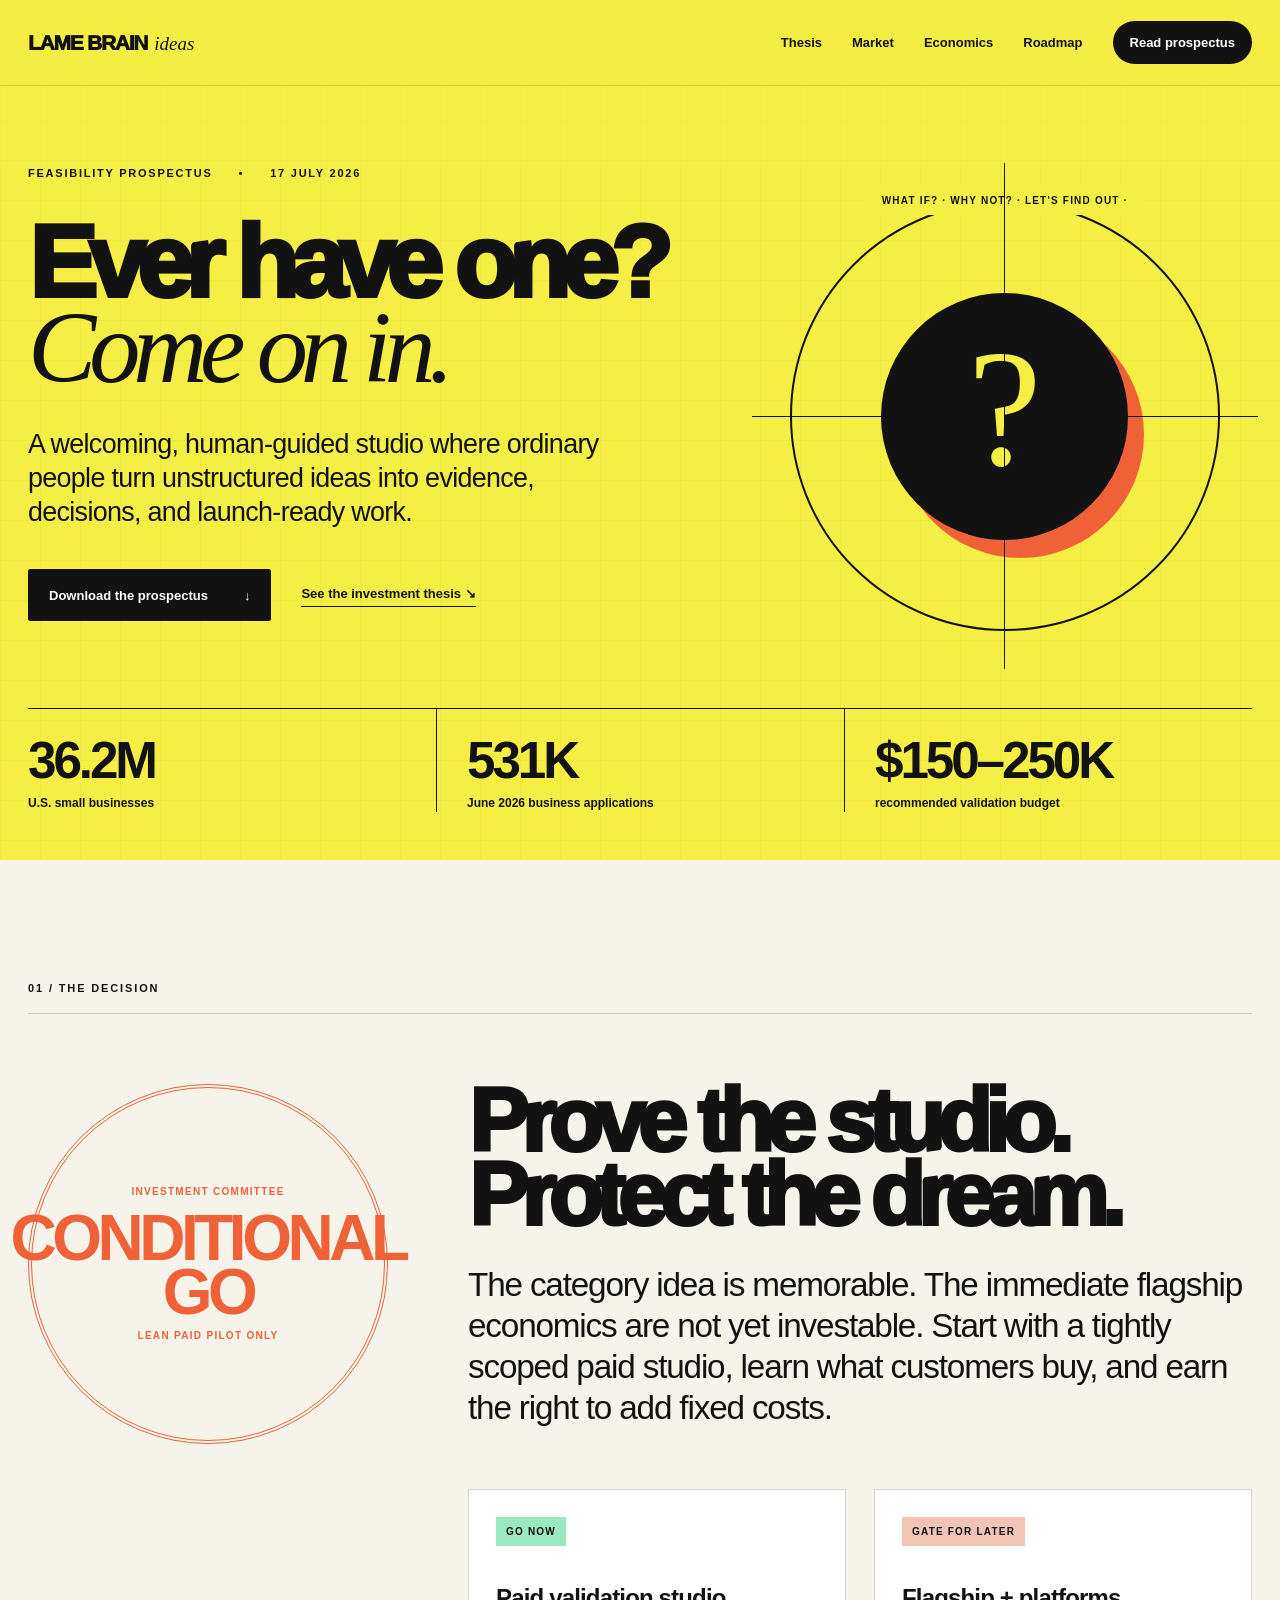
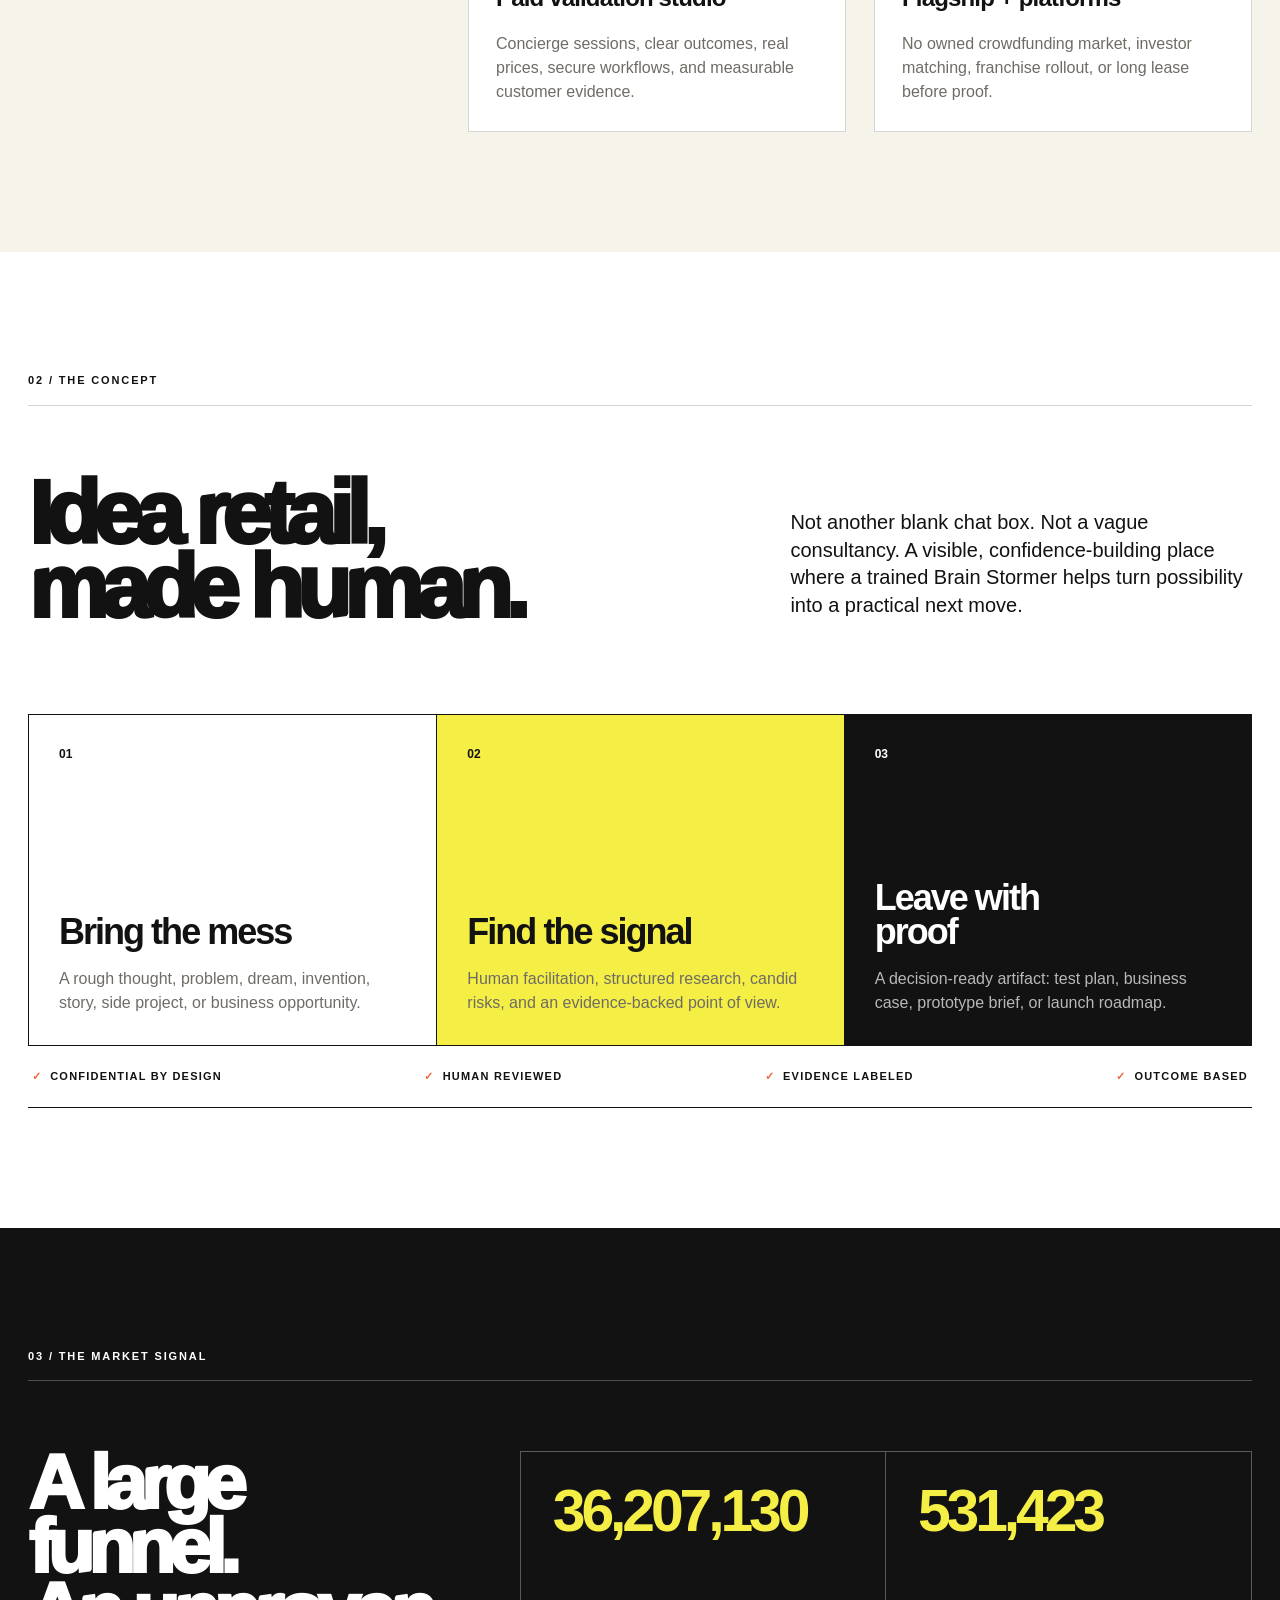
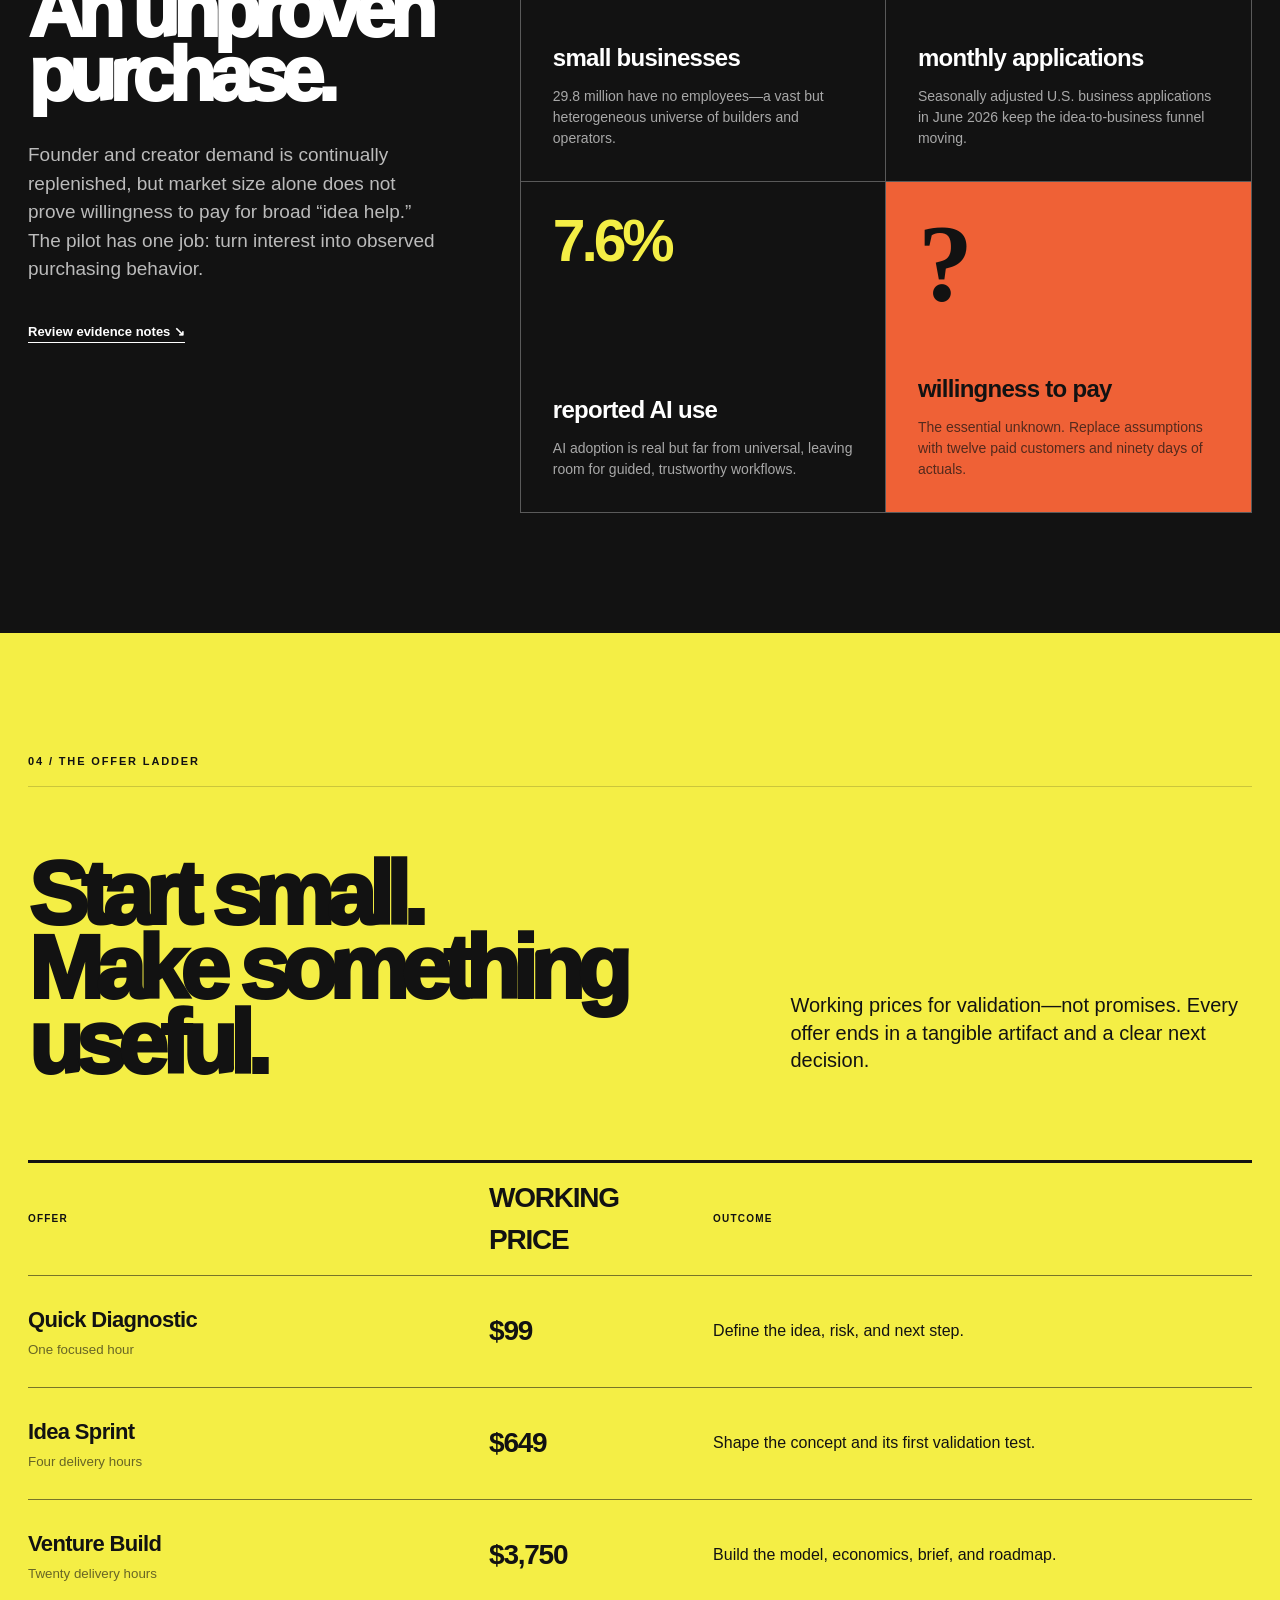
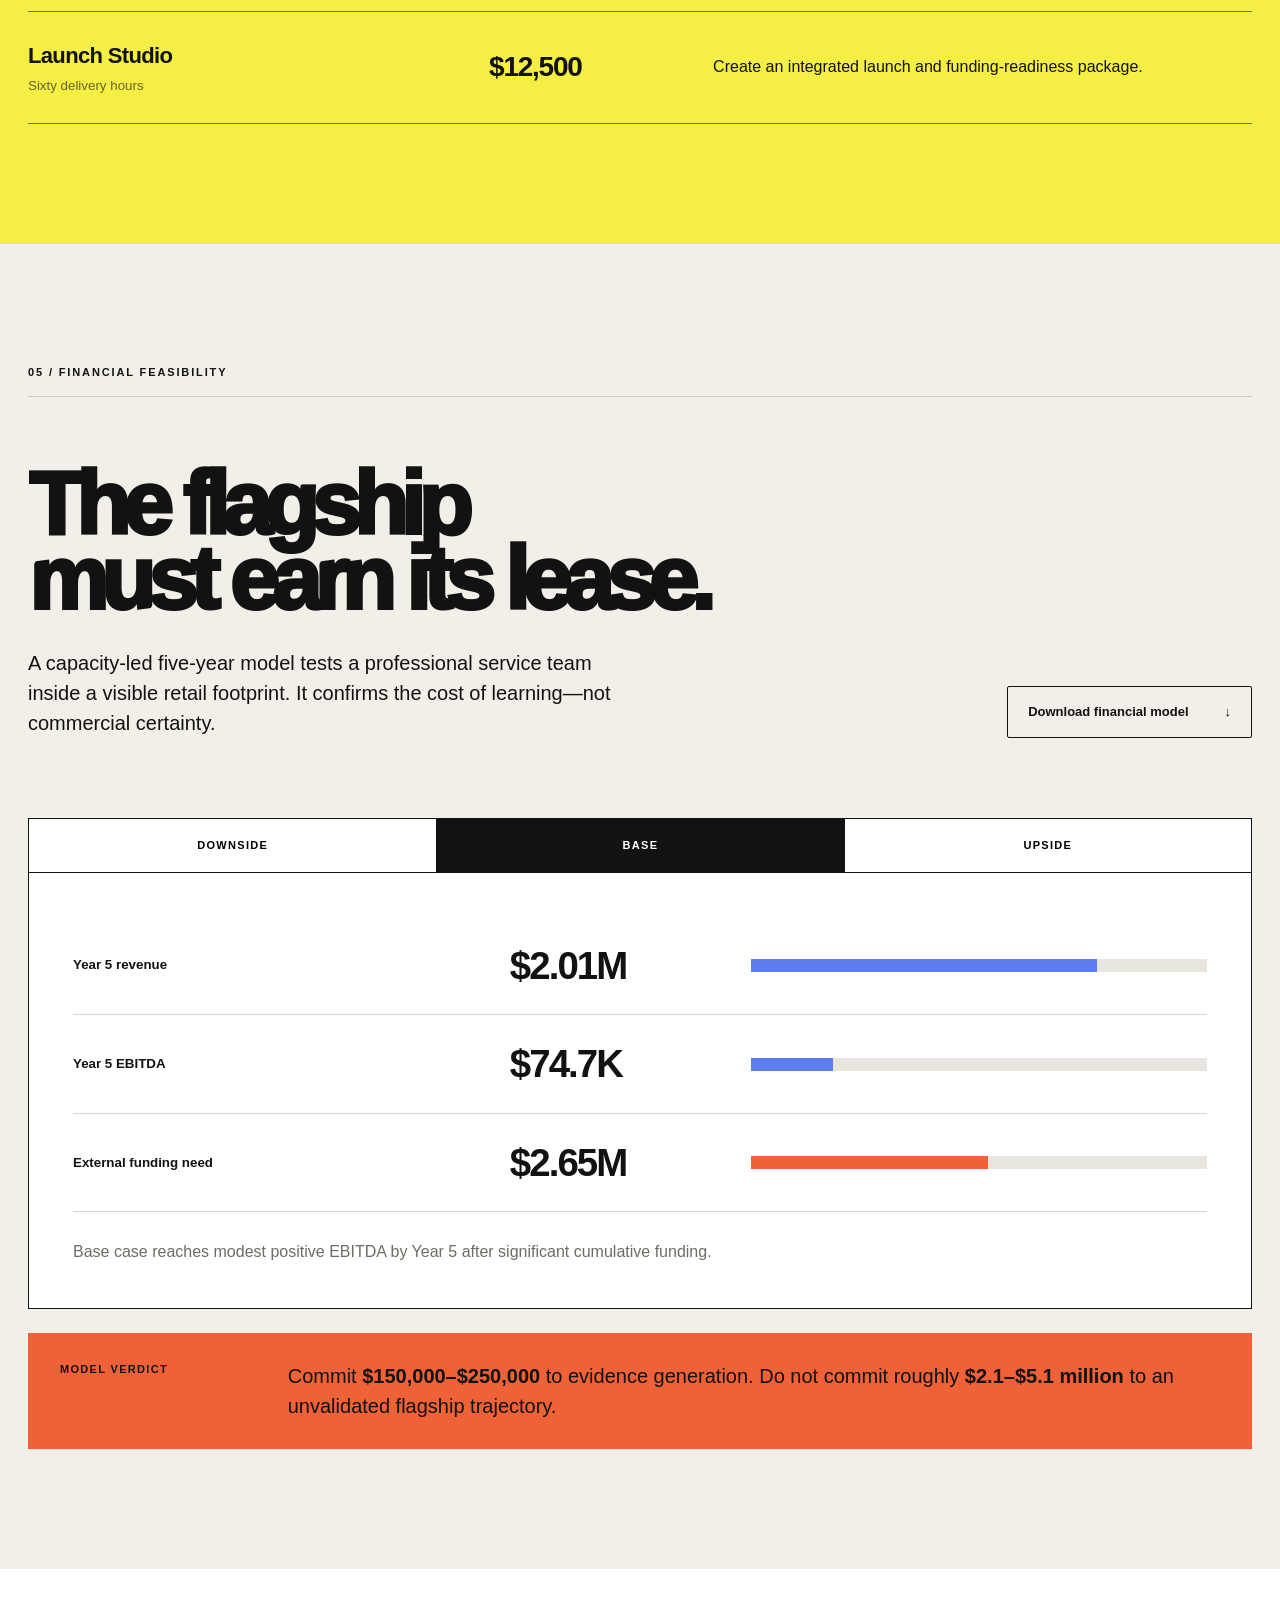
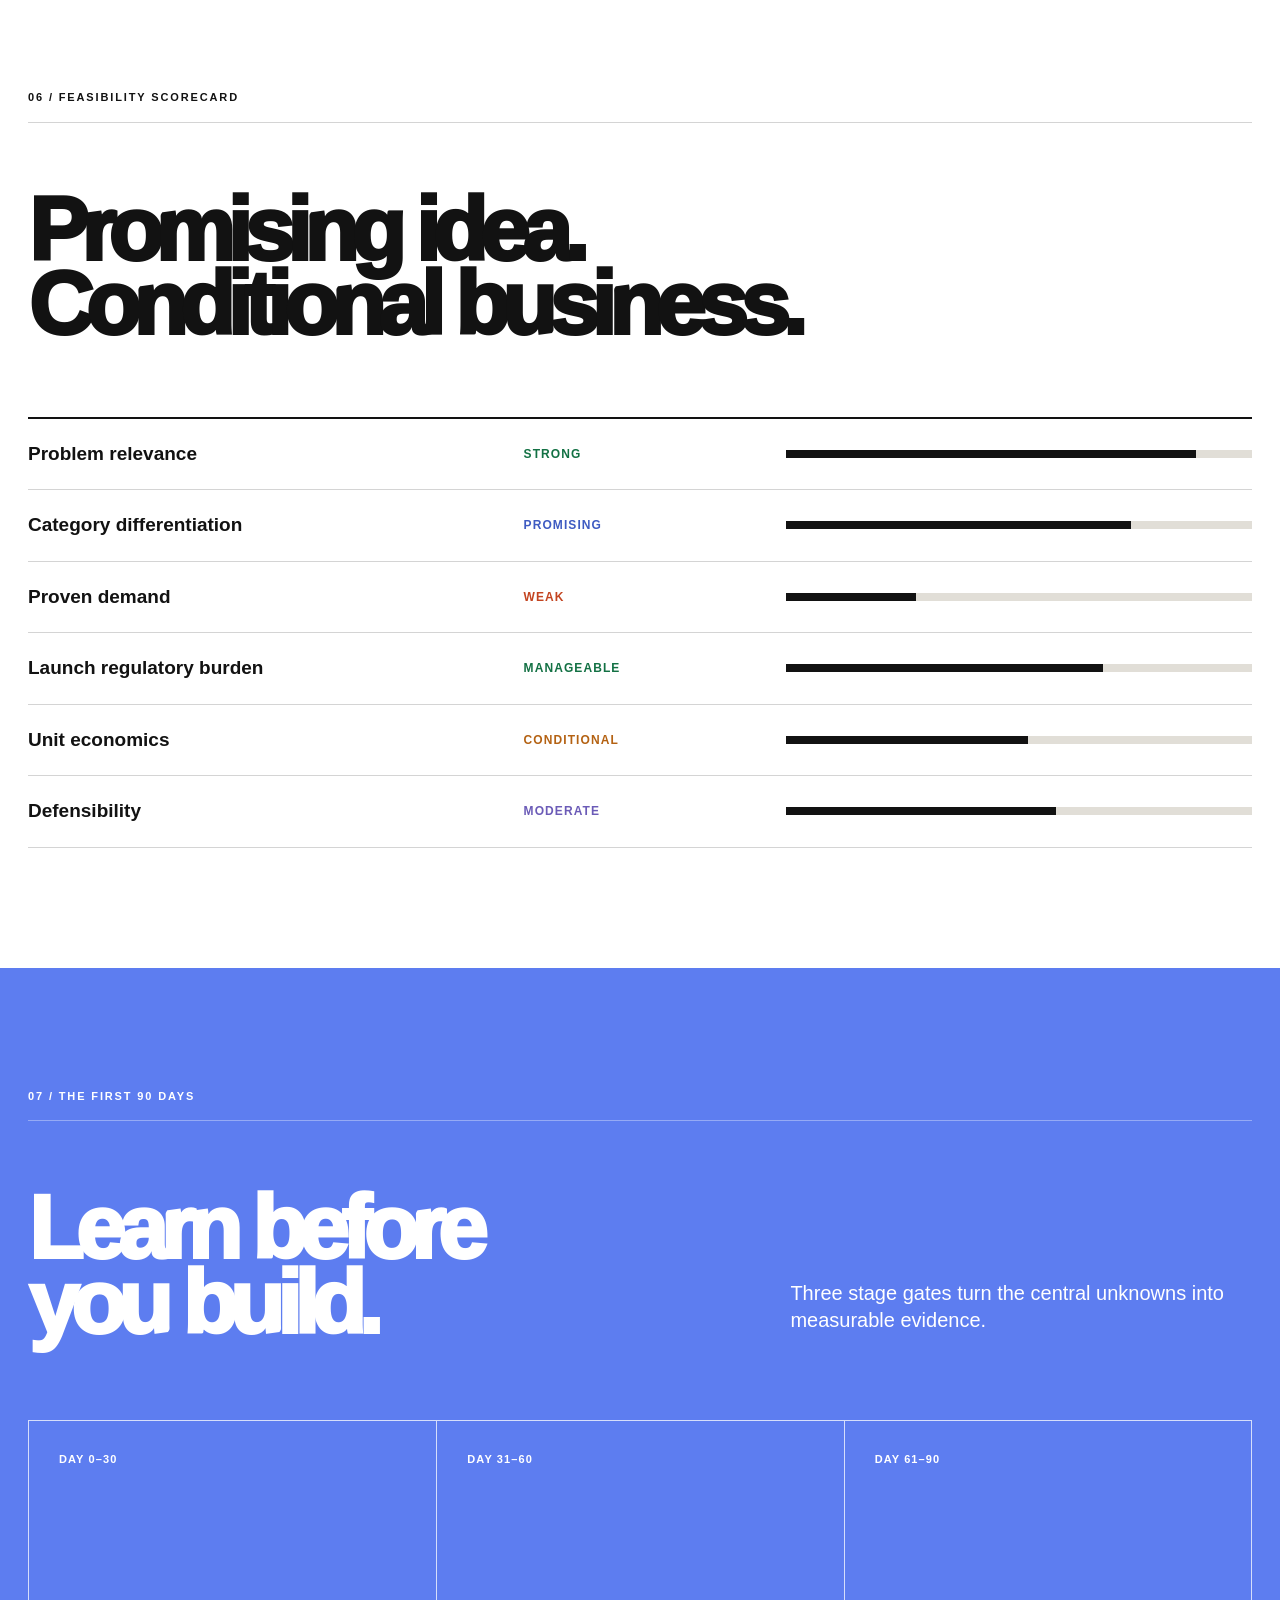
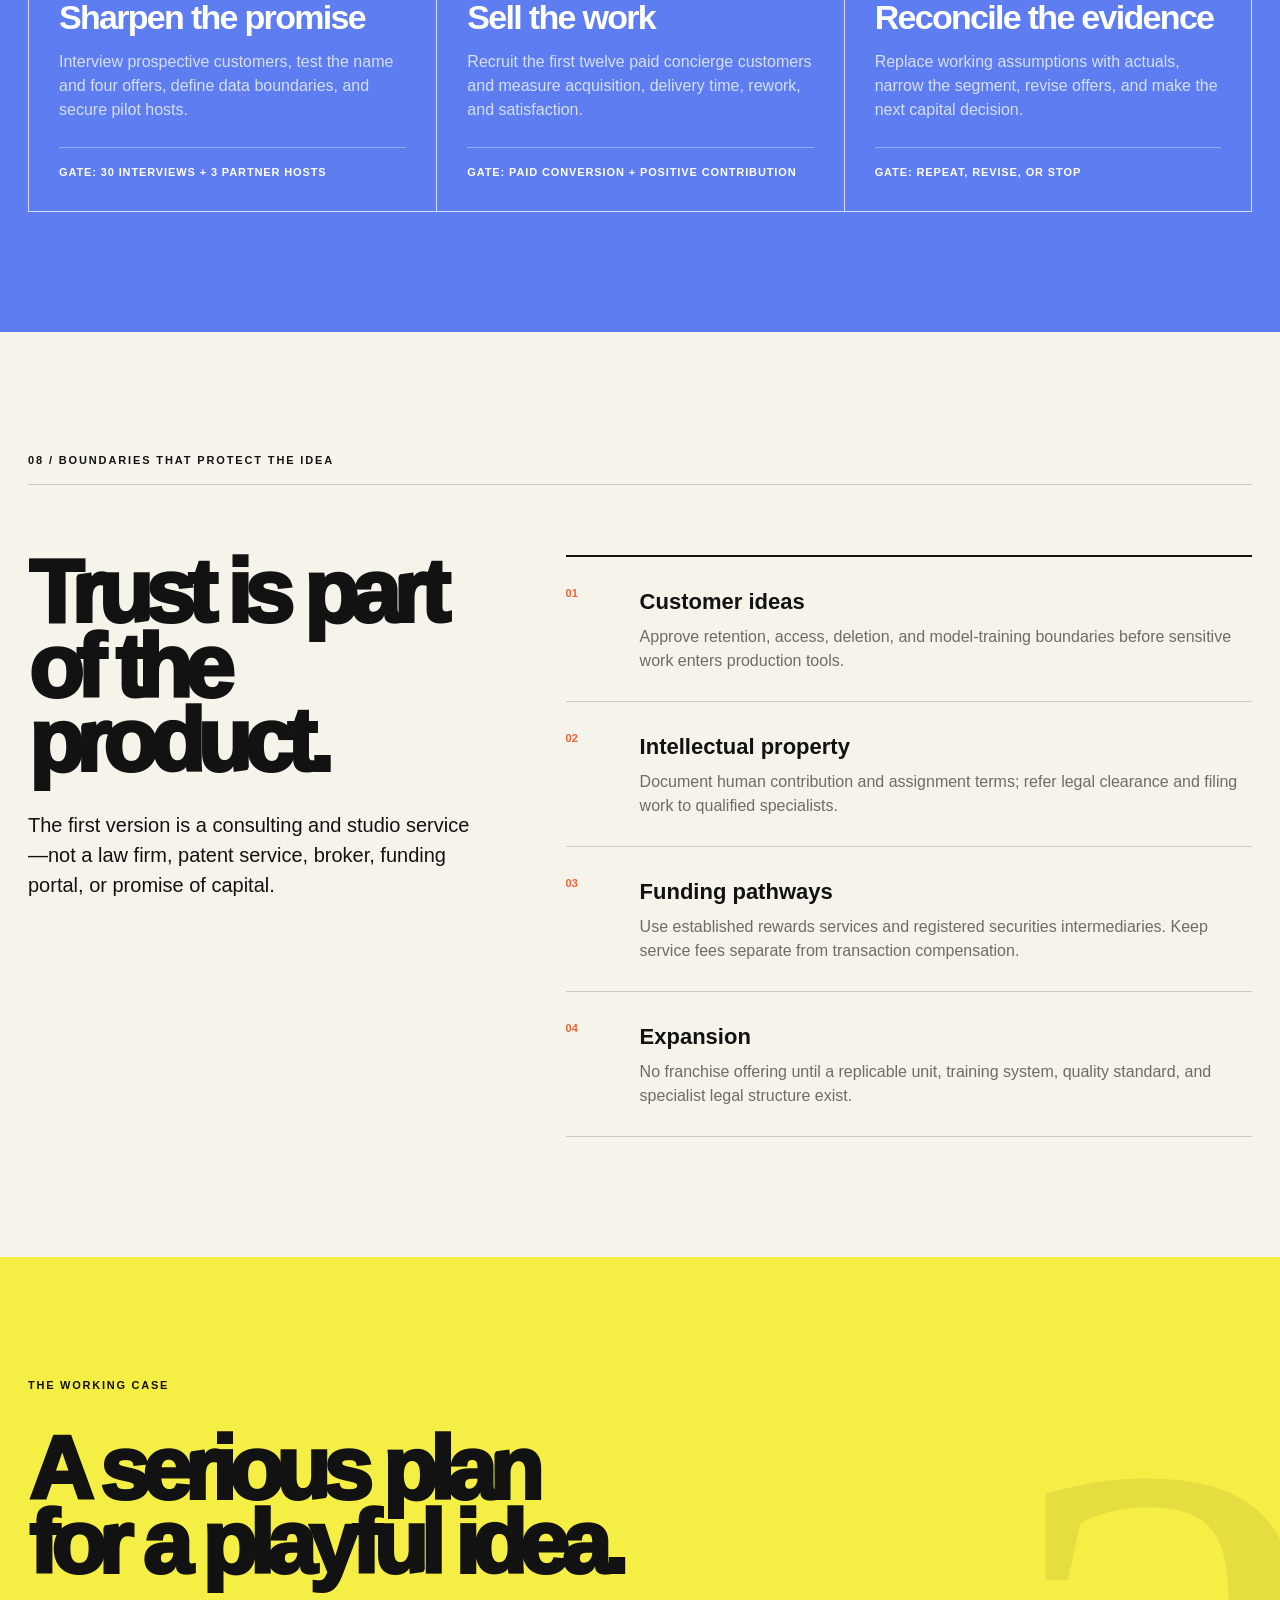
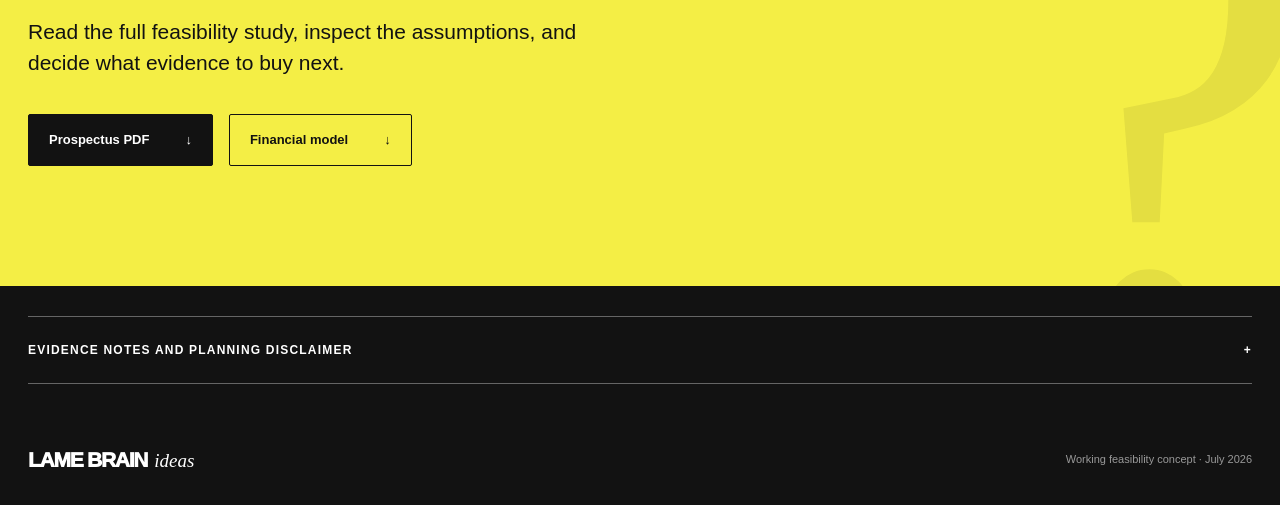
==== docs/index.html @ e6412a32 "Publish Lame Brain feasibility prospectus and site" ====
<!doctype html>
<html lang="en">
<head>
  <meta charset="utf-8">
  <meta name="viewport" content="width=device-width, initial-scale=1">
  <meta name="description" content="Lame Brain Ideas feasibility prospectus: a human-guided studio for turning rough ideas into decision-ready plans.">
  <meta name="theme-color" content="#f4ee45">
  <title>Lame Brain Ideas — Feasibility Prospectus</title>
  <link rel="stylesheet" href="styles.css">
  <script src="app.js" defer></script>
</head>
<body>
  <a class="skip-link" href="#main">Skip to content</a>

  <header class="site-header" data-header>
    <a class="wordmark" href="#top" aria-label="Lame Brain Ideas home">
      <span>LAME BRAIN</span>
      <em>ideas</em>
    </a>
    <button class="menu-toggle" type="button" aria-expanded="false" aria-controls="site-nav" data-menu-toggle>
      <span class="sr-only">Toggle navigation</span>
      <span></span><span></span>
    </button>
    <nav id="site-nav" class="site-nav" aria-label="Primary navigation" data-nav>
      <a href="#thesis">Thesis</a>
      <a href="#market">Market</a>
      <a href="#economics">Economics</a>
      <a href="#roadmap">Roadmap</a>
      <a class="nav-cta" href="downloads/Lame_Brain_Ideas_Prospectus.pdf">Read prospectus</a>
    </nav>
  </header>

  <main id="main">
    <section id="top" class="hero">
      <div class="hero-grid" aria-hidden="true"></div>
      <div class="hero-copy reveal">
        <p class="eyebrow"><span>Feasibility prospectus</span><span>17 July 2026</span></p>
        <h1>Ever have one?<br><span>Come on in.</span></h1>
        <p class="lede">A welcoming, human-guided studio where ordinary people turn unstructured ideas into evidence, decisions, and launch-ready work.</p>
        <div class="hero-actions">
          <a class="button button-dark" href="downloads/Lame_Brain_Ideas_Prospectus.pdf">Download the prospectus <span aria-hidden="true">↓</span></a>
          <a class="text-link" href="#thesis">See the investment thesis <span aria-hidden="true">↘</span></a>
        </div>
      </div>
      <div class="hero-mark reveal" aria-hidden="true">
        <div class="idea-orbit">
          <span class="orbit-copy">WHAT IF? · WHY NOT? · LET'S FIND OUT · </span>
          <div class="idea-core"><span>?</span></div>
        </div>
      </div>
      <div class="hero-proof reveal">
        <div><strong>36.2M</strong><span>U.S. small businesses</span></div>
        <div><strong>531K</strong><span>June 2026 business applications</span></div>
        <div><strong>$150–250K</strong><span>recommended validation budget</span></div>
      </div>
    </section>

    <section id="thesis" class="section thesis-section">
      <div class="section-label reveal">01 / The decision</div>
      <div class="thesis-layout">
        <div class="decision-stamp reveal">
          <span>Investment committee</span>
          <strong>CONDITIONAL<br>GO</strong>
          <small>Lean paid pilot only</small>
        </div>
        <div class="thesis-copy reveal">
          <h2>Prove the studio.<br>Protect the dream.</h2>
          <p class="large-copy">The category idea is memorable. The immediate flagship economics are not yet investable. Start with a tightly scoped paid studio, learn what customers buy, and earn the right to add fixed costs.</p>
          <div class="decision-split">
            <article>
              <span class="signal signal-go">Go now</span>
              <h3>Paid validation studio</h3>
              <p>Concierge sessions, clear outcomes, real prices, secure workflows, and measurable customer evidence.</p>
            </article>
            <article>
              <span class="signal signal-hold">Gate for later</span>
              <h3>Flagship + platforms</h3>
              <p>No owned crowdfunding market, investor matching, franchise rollout, or long lease before proof.</p>
            </article>
          </div>
        </div>
      </div>
    </section>

    <section class="section concept-section">
      <div class="section-label reveal">02 / The concept</div>
      <div class="concept-head reveal">
        <h2>Idea retail,<br>made human.</h2>
        <p>Not another blank chat box. Not a vague consultancy. A visible, confidence-building place where a trained Brain Stormer helps turn possibility into a practical next move.</p>
      </div>
      <div class="journey" role="list">
        <article class="journey-card reveal" role="listitem">
          <span>01</span>
          <h3>Bring the mess</h3>
          <p>A rough thought, problem, dream, invention, story, side project, or business opportunity.</p>
        </article>
        <article class="journey-card reveal" role="listitem">
          <span>02</span>
          <h3>Find the signal</h3>
          <p>Human facilitation, structured research, candid risks, and an evidence-backed point of view.</p>
        </article>
        <article class="journey-card reveal" role="listitem">
          <span>03</span>
          <h3>Leave with proof</h3>
          <p>A decision-ready artifact: test plan, business case, prototype brief, or launch roadmap.</p>
        </article>
      </div>
      <div class="trust-line reveal">
        <span>Confidential by design</span>
        <span>Human reviewed</span>
        <span>Evidence labeled</span>
        <span>Outcome based</span>
      </div>
    </section>

    <section id="market" class="section market-section">
      <div class="section-label reveal">03 / The market signal</div>
      <div class="market-grid">
        <div class="market-intro reveal">
          <h2>A large funnel.<br>An unproven purchase.</h2>
          <p>Founder and creator demand is continually replenished, but market size alone does not prove willingness to pay for broad “idea help.” The pilot has one job: turn interest into observed purchasing behavior.</p>
          <a class="text-link light" href="#sources">Review evidence notes <span aria-hidden="true">↘</span></a>
        </div>
        <div class="market-metrics">
          <article class="metric-card reveal">
            <strong>36,207,130</strong>
            <h3>small businesses</h3>
            <p>29.8 million have no employees—a vast but heterogeneous universe of builders and operators.</p>
          </article>
          <article class="metric-card reveal">
            <strong>531,423</strong>
            <h3>monthly applications</h3>
            <p>Seasonally adjusted U.S. business applications in June 2026 keep the idea-to-business funnel moving.</p>
          </article>
          <article class="metric-card reveal">
            <strong>7.6%</strong>
            <h3>reported AI use</h3>
            <p>AI adoption is real but far from universal, leaving room for guided, trustworthy workflows.</p>
          </article>
          <article class="metric-card metric-question reveal">
            <strong>?</strong>
            <h3>willingness to pay</h3>
            <p>The essential unknown. Replace assumptions with twelve paid customers and ninety days of actuals.</p>
          </article>
        </div>
      </div>
    </section>

    <section class="section offers-section">
      <div class="section-label reveal">04 / The offer ladder</div>
      <div class="offers-head reveal">
        <h2>Start small.<br>Make something useful.</h2>
        <p>Working prices for validation—not promises. Every offer ends in a tangible artifact and a clear next decision.</p>
      </div>
      <div class="offer-table reveal" role="table" aria-label="Working offer ladder">
        <div class="offer-row offer-header" role="row">
          <span role="columnheader">Offer</span><span role="columnheader">Working price</span><span role="columnheader">Outcome</span>
        </div>
        <div class="offer-row" role="row">
          <span role="cell"><b>Quick Diagnostic</b><small>One focused hour</small></span><span role="cell">$99</span><span role="cell">Define the idea, risk, and next step.</span>
        </div>
        <div class="offer-row" role="row">
          <span role="cell"><b>Idea Sprint</b><small>Four delivery hours</small></span><span role="cell">$649</span><span role="cell">Shape the concept and its first validation test.</span>
        </div>
        <div class="offer-row" role="row">
          <span role="cell"><b>Venture Build</b><small>Twenty delivery hours</small></span><span role="cell">$3,750</span><span role="cell">Build the model, economics, brief, and roadmap.</span>
        </div>
        <div class="offer-row" role="row">
          <span role="cell"><b>Launch Studio</b><small>Sixty delivery hours</small></span><span role="cell">$12,500</span><span role="cell">Create an integrated launch and funding-readiness package.</span>
        </div>
      </div>
    </section>

    <section id="economics" class="section economics-section">
      <div class="section-label reveal">05 / Financial feasibility</div>
      <div class="economics-head reveal">
        <div>
          <h2>The flagship<br>must earn its lease.</h2>
          <p>A capacity-led five-year model tests a professional service team inside a visible retail footprint. It confirms the cost of learning—not commercial certainty.</p>
        </div>
        <a class="button button-line" href="downloads/Lame_Brain_Ideas_Financial_Model.xlsx">Download financial model <span aria-hidden="true">↓</span></a>
      </div>
      <div class="scenario-switcher reveal" data-scenarios>
        <div class="scenario-tabs" role="tablist" aria-label="Financial scenarios">
          <button type="button" role="tab" aria-selected="false" aria-controls="scenario-downside" id="tab-downside" data-scenario="downside">Downside</button>
          <button type="button" role="tab" aria-selected="true" aria-controls="scenario-base" id="tab-base" data-scenario="base">Base</button>
          <button type="button" role="tab" aria-selected="false" aria-controls="scenario-upside" id="tab-upside" data-scenario="upside">Upside</button>
        </div>
        <div class="scenario-panel" id="scenario-base" role="tabpanel" aria-labelledby="tab-base" data-panel="base">
          <div><small>Year 5 revenue</small><strong>$2.01M</strong><span class="bar"><i style="--bar:76%"></i></span></div>
          <div><small>Year 5 EBITDA</small><strong>$74.7K</strong><span class="bar"><i style="--bar:18%"></i></span></div>
          <div><small>External funding need</small><strong>$2.65M</strong><span class="bar warning"><i style="--bar:52%"></i></span></div>
          <p>Base case reaches modest positive EBITDA by Year 5 after significant cumulative funding.</p>
        </div>
        <div class="scenario-panel" id="scenario-downside" role="tabpanel" aria-labelledby="tab-downside" data-panel="downside" hidden>
          <div><small>Five-year break-even</small><strong>Not reached</strong><span class="bar"><i style="--bar:0%"></i></span></div>
          <div><small>External funding need</small><strong>$5.13M</strong><span class="bar warning"><i style="--bar:100%"></i></span></div>
          <div><small>Decision</small><strong>No flagship</strong><span class="bar"><i style="--bar:0%"></i></span></div>
          <p>Downside demand and utilization make the flagship structurally unattractive.</p>
        </div>
        <div class="scenario-panel" id="scenario-upside" role="tabpanel" aria-labelledby="tab-upside" data-panel="upside" hidden>
          <div><small>Year 5 EBITDA</small><strong>$402K</strong><span class="bar"><i style="--bar:96%"></i></span></div>
          <div><small>External funding need</small><strong>$2.12M</strong><span class="bar warning"><i style="--bar:41%"></i></span></div>
          <div><small>Operating signal</small><strong>Promising</strong><span class="bar"><i style="--bar:88%"></i></span></div>
          <p>Upside supports a studio thesis, but still requires disciplined capital and demonstrated repeatability.</p>
        </div>
      </div>
      <div class="model-note reveal">
        <strong>Model verdict</strong>
        <p>Commit <b>$150,000–$250,000</b> to evidence generation. Do not commit roughly <b>$2.1–$5.1 million</b> to an unvalidated flagship trajectory.</p>
      </div>
    </section>

    <section class="section scorecard-section">
      <div class="section-label reveal">06 / Feasibility scorecard</div>
      <div class="scorecard-head reveal">
        <h2>Promising idea.<br>Conditional business.</h2>
      </div>
      <div class="scorecard reveal">
        <div><span>Problem relevance</span><strong class="rating strong">Strong</strong><i style="--score:88%"></i></div>
        <div><span>Category differentiation</span><strong class="rating promising">Promising</strong><i style="--score:74%"></i></div>
        <div><span>Proven demand</span><strong class="rating weak">Weak</strong><i style="--score:28%"></i></div>
        <div><span>Launch regulatory burden</span><strong class="rating manageable">Manageable</strong><i style="--score:68%"></i></div>
        <div><span>Unit economics</span><strong class="rating conditional">Conditional</strong><i style="--score:52%"></i></div>
        <div><span>Defensibility</span><strong class="rating moderate">Moderate</strong><i style="--score:58%"></i></div>
      </div>
    </section>

    <section id="roadmap" class="section roadmap-section">
      <div class="section-label reveal">07 / The first 90 days</div>
      <div class="roadmap-head reveal">
        <h2>Learn before<br>you build.</h2>
        <p>Three stage gates turn the central unknowns into measurable evidence.</p>
      </div>
      <ol class="roadmap">
        <li class="reveal">
          <span class="day">Day 0–30</span>
          <h3>Sharpen the promise</h3>
          <p>Interview prospective customers, test the name and four offers, define data boundaries, and secure pilot hosts.</p>
          <strong>Gate: 30 interviews + 3 partner hosts</strong>
        </li>
        <li class="reveal">
          <span class="day">Day 31–60</span>
          <h3>Sell the work</h3>
          <p>Recruit the first twelve paid concierge customers and measure acquisition, delivery time, rework, and satisfaction.</p>
          <strong>Gate: paid conversion + positive contribution</strong>
        </li>
        <li class="reveal">
          <span class="day">Day 61–90</span>
          <h3>Reconcile the evidence</h3>
          <p>Replace working assumptions with actuals, narrow the segment, revise offers, and make the next capital decision.</p>
          <strong>Gate: repeat, revise, or stop</strong>
        </li>
      </ol>
    </section>

    <section class="section risk-section">
      <div class="section-label reveal">08 / Boundaries that protect the idea</div>
      <div class="risk-layout">
        <div class="risk-copy reveal">
          <h2>Trust is part<br>of the product.</h2>
          <p>The first version is a consulting and studio service—not a law firm, patent service, broker, funding portal, or promise of capital.</p>
        </div>
        <div class="risk-list reveal">
          <article><span>01</span><div><h3>Customer ideas</h3><p>Approve retention, access, deletion, and model-training boundaries before sensitive work enters production tools.</p></div></article>
          <article><span>02</span><div><h3>Intellectual property</h3><p>Document human contribution and assignment terms; refer legal clearance and filing work to qualified specialists.</p></div></article>
          <article><span>03</span><div><h3>Funding pathways</h3><p>Use established rewards services and registered securities intermediaries. Keep service fees separate from transaction compensation.</p></div></article>
          <article><span>04</span><div><h3>Expansion</h3><p>No franchise offering until a replicable unit, training system, quality standard, and specialist legal structure exist.</p></div></article>
        </div>
      </div>
    </section>

    <section class="download-section">
      <div class="download-inner reveal">
        <p class="eyebrow">The working case</p>
        <h2>A serious plan<br>for a playful idea.</h2>
        <p>Read the full feasibility study, inspect the assumptions, and decide what evidence to buy next.</p>
        <div class="download-actions">
          <a class="button button-dark" href="downloads/Lame_Brain_Ideas_Prospectus.pdf">Prospectus PDF <span aria-hidden="true">↓</span></a>
          <a class="button button-ghost" href="downloads/Lame_Brain_Ideas_Financial_Model.xlsx">Financial model <span aria-hidden="true">↓</span></a>
        </div>
      </div>
    </section>

    <section id="sources" class="sources-section">
      <details>
        <summary>Evidence notes and planning disclaimer <span aria-hidden="true">+</span></summary>
        <div class="sources-copy">
          <p>Selected market signals are drawn from the U.S. Small Business Administration, U.S. Census Bureau, U.S. Bureau of Labor Statistics, SEC, FINRA, NIST, and national commercial-property reporting current to the research date.</p>
          <ul>
            <li><a href="https://advocacy.sba.gov/wp-content/uploads/2026/02/FINAL_FAQsAboutSmallBusiness_2026_012826.pdf">SBA small-business facts, February 2026</a></li>
            <li><a href="https://www.census.gov/econ/bfs/current/index.html">Census Business Formation Statistics</a></li>
            <li><a href="https://www.sec.gov/data-research/statistics-data-visualizations/regulation-crowdfunding-cf-offerings">SEC Regulation Crowdfunding statistics</a></li>
            <li><a href="https://www.nist.gov/itl/ai-risk-management-framework">NIST AI Risk Management Framework</a></li>
          </ul>
          <p>This is a planning prospectus, not audited financial statements, a valuation, legal or tax advice, or an offer to sell securities. Prices, utilization, rent, capital costs, conversion, and other commercial inputs are working assumptions to be replaced with pilot evidence and local quotes.</p>
        </div>
      </details>
    </section>
  </main>

  <footer class="site-footer">
    <a class="wordmark footer-mark" href="#top"><span>LAME BRAIN</span><em>ideas</em></a>
    <p>Working feasibility concept · July 2026</p>
  </footer>
</body>
</html>
---- docs/styles.css ----
:root {
  --ink: #121212;
  --paper: #f6f3eb;
  --acid: #f4ee45;
  --orange: #ef6136;
  --mint: #9ae8c0;
  --blue: #5d7df0;
  --muted: #6f6c66;
  --line: rgba(18, 18, 18, .18);
  --max: 1240px;
}

* { box-sizing: border-box; }

html { scroll-behavior: smooth; }

body {
  margin: 0;
  color: var(--ink);
  background: var(--paper);
  font-family: Inter, "Helvetica Neue", Helvetica, Arial, sans-serif;
  font-size: 16px;
  line-height: 1.5;
  -webkit-font-smoothing: antialiased;
}

body.menu-open { overflow: hidden; }

a { color: inherit; }
button, a { -webkit-tap-highlight-color: transparent; }
button { font: inherit; }

.skip-link {
  position: fixed;
  z-index: 1000;
  top: 8px;
  left: 8px;
  padding: 10px 14px;
  background: var(--ink);
  color: #fff;
  transform: translateY(-150%);
}

.skip-link:focus { transform: translateY(0); }
.sr-only { position: absolute; width: 1px; height: 1px; padding: 0; margin: -1px; overflow: hidden; clip: rect(0,0,0,0); white-space: nowrap; border: 0; }

.site-header {
  position: fixed;
  z-index: 100;
  top: 0;
  left: 0;
  width: 100%;
  height: 86px;
  padding: 0 max(28px, calc((100vw - var(--max)) / 2));
  display: flex;
  align-items: center;
  justify-content: space-between;
  border-bottom: 1px solid rgba(18,18,18,.14);
  background: rgba(244, 238, 69, .92);
  backdrop-filter: blur(14px);
  transition: height .25s ease, background .25s ease;
}

.site-header.scrolled { height: 70px; background: rgba(246,243,235,.94); }

.wordmark { display: inline-flex; align-items: baseline; gap: 7px; text-decoration: none; line-height: 1; }
.wordmark span { font-weight: 950; font-size: 21px; letter-spacing: -.06em; }
.wordmark em { font-family: Georgia, serif; font-size: 19px; font-weight: 400; }

.site-nav { display: flex; align-items: center; gap: 30px; font-size: 13px; font-weight: 750; }
.site-nav a { text-decoration: none; }
.site-nav a:not(.nav-cta) { position: relative; }
.site-nav a:not(.nav-cta)::after { content: ""; position: absolute; left: 0; bottom: -5px; width: 100%; height: 1px; background: currentColor; transform: scaleX(0); transform-origin: right; transition: transform .2s ease; }
.site-nav a:not(.nav-cta):hover::after { transform: scaleX(1); transform-origin: left; }
.nav-cta { padding: 12px 17px; background: var(--ink); color: #fff; border-radius: 100px; }
.menu-toggle { display: none; }

.hero {
  min-height: 860px;
  padding: 165px max(28px, calc((100vw - var(--max)) / 2)) 48px;
  background: var(--acid);
  position: relative;
  display: grid;
  grid-template-columns: 1.15fr .85fr;
  grid-template-rows: 1fr auto;
  gap: 40px 60px;
  overflow: hidden;
}

.hero-grid { position: absolute; inset: 0; opacity: .34; background-image: linear-gradient(rgba(18,18,18,.08) 1px, transparent 1px), linear-gradient(90deg, rgba(18,18,18,.08) 1px, transparent 1px); background-size: 40px 40px; mask-image: linear-gradient(to bottom, transparent 0%, #000 35%, #000 100%); }
.hero-copy, .hero-mark, .hero-proof { position: relative; z-index: 1; }
.eyebrow { display: flex; gap: 26px; margin: 0 0 38px; font-size: 11px; font-weight: 850; text-transform: uppercase; letter-spacing: .16em; }
.eyebrow span + span::before { content: "•"; margin-right: 26px; }
.hero h1, .section h2, .download-section h2 { margin: 0; font-size: clamp(70px, 8vw, 126px); line-height: .83; letter-spacing: -.085em; font-weight: 950; }
.hero h1 span { font-family: Georgia, "Times New Roman", serif; font-weight: 400; font-style: italic; letter-spacing: -.07em; }
.lede { max-width: 620px; margin: 38px 0 0; font-size: clamp(20px, 2.1vw, 28px); line-height: 1.25; letter-spacing: -.025em; }
.hero-actions { margin-top: 40px; display: flex; gap: 30px; align-items: center; flex-wrap: wrap; }

.button { min-height: 52px; padding: 15px 20px; display: inline-flex; align-items: center; justify-content: space-between; gap: 36px; border: 1px solid var(--ink); border-radius: 2px; text-decoration: none; font-size: 13px; font-weight: 850; transition: transform .2s ease, box-shadow .2s ease, background .2s ease, color .2s ease; }
.button:hover { transform: translate(-3px,-3px); box-shadow: 5px 5px 0 var(--ink); }
.button-dark { background: var(--ink); color: #fff; }
.button-dark:hover { box-shadow: 5px 5px 0 var(--orange); }
.button-line { background: transparent; }
.button-ghost { background: transparent; }
.text-link { text-decoration: none; font-size: 13px; font-weight: 850; border-bottom: 1px solid currentColor; padding-bottom: 3px; }
.text-link.light { color: #fff; }

.hero-mark { display: grid; place-items: center; }
.idea-orbit { width: min(34vw, 430px); aspect-ratio: 1; border: 2px solid var(--ink); border-radius: 50%; display: grid; place-items: center; position: relative; }
.idea-orbit::before, .idea-orbit::after { content: ""; position: absolute; background: var(--ink); }
.idea-orbit::before { width: calc(100% + 80px); height: 1px; }
.idea-orbit::after { height: calc(100% + 80px); width: 1px; }
.idea-core { width: 58%; aspect-ratio: 1; border-radius: 50%; display: grid; place-items: center; background: var(--ink); color: var(--acid); box-shadow: 16px 18px 0 var(--orange); }
.idea-core span { font-family: Georgia, serif; font-size: clamp(100px, 13vw, 175px); line-height: 1; transform: translateY(-4%); }
.orbit-copy { position: absolute; top: -17px; padding: 7px 16px; background: var(--acid); font-size: 10px; font-weight: 900; letter-spacing: .12em; white-space: nowrap; }

.hero-proof { grid-column: 1 / -1; display: grid; grid-template-columns: repeat(3, 1fr); border-top: 1px solid var(--ink); }
.hero-proof div { padding: 26px 24px 0 0; display: flex; flex-direction: column; }
.hero-proof div + div { border-left: 1px solid var(--ink); padding-left: 30px; }
.hero-proof strong { font-size: clamp(30px, 4vw, 54px); line-height: 1; letter-spacing: -.06em; }
.hero-proof span { margin-top: 8px; font-size: 12px; font-weight: 700; }

.section { padding: 120px max(28px, calc((100vw - var(--max)) / 2)); }
.section-label { margin-bottom: 70px; padding-bottom: 16px; border-bottom: 1px solid var(--line); font-size: 11px; font-weight: 850; text-transform: uppercase; letter-spacing: .17em; }
.section h2, .download-section h2 { font-size: clamp(54px, 7vw, 100px); }
.large-copy { font-size: clamp(23px, 2.6vw, 35px); line-height: 1.23; letter-spacing: -.035em; }

.thesis-section { background: var(--paper); }
.thesis-layout { display: grid; grid-template-columns: .62fr 1.38fr; gap: 80px; align-items: start; }
.decision-stamp { aspect-ratio: 1; max-width: 360px; border: 4px double var(--orange); border-radius: 50%; display: flex; flex-direction: column; align-items: center; justify-content: center; text-align: center; color: var(--orange); transform: rotate(-7deg); }
.decision-stamp span, .decision-stamp small { font-size: 10px; text-transform: uppercase; letter-spacing: .13em; font-weight: 900; }
.decision-stamp strong { margin: 13px 0 9px; font-size: clamp(42px, 5vw, 70px); line-height: .84; letter-spacing: -.07em; }
.thesis-copy .large-copy { max-width: 820px; }
.decision-split { margin-top: 60px; display: grid; grid-template-columns: 1fr 1fr; gap: 28px; }
.decision-split article { padding: 27px; border: 1px solid var(--line); background: #fff; }
.signal { display: inline-flex; margin-bottom: 34px; padding: 7px 10px; font-size: 10px; text-transform: uppercase; letter-spacing: .12em; font-weight: 900; }
.signal-go { background: var(--mint); }
.signal-hold { background: #f2c4b5; }
.decision-split h3 { margin: 0; font-size: 24px; letter-spacing: -.035em; }
.decision-split p { margin-bottom: 0; color: var(--muted); }

.concept-section { background: #fff; }
.concept-head { display: grid; grid-template-columns: 1.2fr .8fr; gap: 70px; align-items: end; }
.concept-head p, .offers-head p, .roadmap-head p { margin: 0 0 5px; max-width: 470px; font-size: 20px; line-height: 1.38; }
.journey { margin-top: 90px; display: grid; grid-template-columns: repeat(3, 1fr); border: 1px solid var(--ink); }
.journey-card { min-height: 330px; padding: 30px; display: flex; flex-direction: column; }
.journey-card + .journey-card { border-left: 1px solid var(--ink); }
.journey-card > span { font-size: 12px; font-weight: 850; }
.journey-card h3 { margin: auto 0 18px; max-width: 250px; font-size: 36px; line-height: .95; letter-spacing: -.055em; }
.journey-card p { margin: 0; color: var(--muted); }
.journey-card:nth-child(2) { background: var(--acid); }
.journey-card:nth-child(3) { background: var(--ink); color: #fff; }
.journey-card:nth-child(3) p { color: #b8b8b8; }
.trust-line { display: flex; justify-content: space-between; gap: 20px; padding: 22px 4px; border-bottom: 1px solid var(--ink); font-size: 11px; font-weight: 900; text-transform: uppercase; letter-spacing: .11em; }
.trust-line span::before { content: "✓"; margin-right: 8px; color: var(--orange); }

.market-section { background: var(--ink); color: #fff; }
.market-section .section-label { border-color: rgba(255,255,255,.25); }
.market-grid { display: grid; grid-template-columns: .72fr 1.28fr; gap: 80px; }
.market-intro { position: sticky; top: 110px; align-self: start; }
.market-intro h2 { font-size: clamp(54px, 6vw, 88px); }
.market-intro p { max-width: 480px; margin: 35px 0; color: #bbb; font-size: 19px; }
.market-metrics { display: grid; grid-template-columns: 1fr 1fr; border: 1px solid rgba(255,255,255,.3); }
.metric-card { min-height: 330px; padding: 32px; display: flex; flex-direction: column; border-bottom: 1px solid rgba(255,255,255,.3); }
.metric-card:nth-child(odd) { border-right: 1px solid rgba(255,255,255,.3); }
.metric-card:nth-child(n+3) { border-bottom: 0; }
.metric-card strong { font-size: clamp(42px, 4.6vw, 66px); line-height: .9; letter-spacing: -.07em; color: var(--acid); }
.metric-card h3 { margin: auto 0 10px; font-size: 24px; letter-spacing: -.03em; }
.metric-card p { margin: 0; color: #a8a8a8; font-size: 14px; }
.metric-question { background: var(--orange); color: var(--ink); }
.metric-question strong { color: var(--ink); font-family: Georgia, serif; font-size: 110px; }
.metric-question p { color: rgba(18,18,18,.7); }

.offers-section { background: var(--acid); }
.offers-head { display: grid; grid-template-columns: 1.2fr .8fr; gap: 70px; align-items: end; }
.offer-table { margin-top: 80px; border-top: 3px solid var(--ink); }
.offer-row { display: grid; grid-template-columns: 1fr .45fr 1.25fr; gap: 30px; align-items: center; padding: 27px 0; border-bottom: 1px solid rgba(18,18,18,.55); }
.offer-header { padding: 14px 0; font-size: 10px; text-transform: uppercase; letter-spacing: .12em; font-weight: 900; }
.offer-row b { display: block; font-size: 22px; letter-spacing: -.03em; }
.offer-row small { display: block; margin-top: 4px; color: rgba(18,18,18,.62); }
.offer-row > span:nth-child(2) { font-size: 28px; font-weight: 850; letter-spacing: -.045em; }

.economics-section { background: #f2efe8; }
.economics-head { display: flex; justify-content: space-between; gap: 40px; align-items: end; }
.economics-head p { max-width: 600px; margin: 32px 0 0; font-size: 20px; }
.scenario-switcher { margin-top: 80px; border: 1px solid var(--ink); background: #fff; }
.scenario-tabs { display: grid; grid-template-columns: repeat(3, 1fr); }
.scenario-tabs button { padding: 18px; border: 0; border-bottom: 1px solid var(--ink); background: #fff; cursor: pointer; font-size: 11px; font-weight: 900; text-transform: uppercase; letter-spacing: .12em; }
.scenario-tabs button + button { border-left: 1px solid var(--ink); }
.scenario-tabs button[aria-selected="true"] { background: var(--ink); color: #fff; }
.scenario-panel { padding: 44px; }
.scenario-panel > div { display: grid; grid-template-columns: 1.25fr .65fr 1.4fr; gap: 30px; align-items: center; padding: 20px 0; border-bottom: 1px solid var(--line); }
.scenario-panel small { font-weight: 800; }
.scenario-panel strong { font-size: clamp(24px, 3vw, 42px); letter-spacing: -.05em; }
.bar { height: 13px; background: #e8e5de; overflow: hidden; }
.bar i { display: block; width: var(--bar); height: 100%; background: var(--blue); transform-origin: left; animation: grow .8s ease both; }
.bar.warning i { background: var(--orange); }
.scenario-panel > p { margin: 28px 0 0; max-width: 640px; color: var(--muted); }
@keyframes grow { from { transform: scaleX(0); } to { transform: scaleX(1); } }
.model-note { margin-top: 24px; padding: 28px 32px; display: grid; grid-template-columns: .35fr 1.65fr; gap: 30px; background: var(--orange); }
.model-note strong { text-transform: uppercase; font-size: 11px; letter-spacing: .12em; }
.model-note p { margin: 0; font-size: 20px; }

.scorecard-section { background: #fff; }
.scorecard-head { max-width: 850px; }
.scorecard { margin-top: 75px; border-top: 2px solid var(--ink); }
.scorecard > div { display: grid; grid-template-columns: 1fr .5fr 1fr; gap: 30px; align-items: center; padding: 21px 0; border-bottom: 1px solid var(--line); }
.scorecard > div > span { font-size: 19px; font-weight: 750; }
.rating { font-size: 12px; text-transform: uppercase; letter-spacing: .09em; }
.scorecard i { height: 8px; background: linear-gradient(to right, var(--ink) var(--score), #e1ded7 var(--score)); }
.strong { color: #137144; } .promising { color: #3e5bc2; } .weak { color: #c34420; } .manageable { color: #137144; } .conditional { color: #b46213; } .moderate { color: #6b5bb7; }

.roadmap-section { background: var(--blue); color: #fff; }
.roadmap-section .section-label { border-color: rgba(255,255,255,.35); }
.roadmap-head { display: grid; grid-template-columns: 1.2fr .8fr; gap: 70px; align-items: end; }
.roadmap { margin: 80px 0 0; padding: 0; list-style: none; display: grid; grid-template-columns: repeat(3, 1fr); border: 1px solid rgba(255,255,255,.75); counter-reset: road; }
.roadmap li { min-height: 390px; padding: 30px; display: flex; flex-direction: column; }
.roadmap li + li { border-left: 1px solid rgba(255,255,255,.75); }
.roadmap .day { font-size: 11px; font-weight: 900; letter-spacing: .1em; text-transform: uppercase; }
.roadmap h3 { margin: auto 0 16px; font-size: 34px; line-height: 1; letter-spacing: -.05em; }
.roadmap p { margin: 0 0 25px; color: rgba(255,255,255,.75); }
.roadmap strong { padding-top: 16px; border-top: 1px solid rgba(255,255,255,.35); font-size: 11px; text-transform: uppercase; letter-spacing: .08em; }

.risk-section { background: var(--paper); }
.risk-layout { display: grid; grid-template-columns: .8fr 1.2fr; gap: 80px; }
.risk-copy { position: sticky; top: 110px; align-self: start; }
.risk-copy p { max-width: 460px; margin-top: 32px; font-size: 20px; }
.risk-list { border-top: 2px solid var(--ink); }
.risk-list article { display: grid; grid-template-columns: 50px 1fr; gap: 24px; padding: 28px 0; border-bottom: 1px solid var(--line); }
.risk-list article > span { font-size: 11px; font-weight: 900; color: var(--orange); }
.risk-list h3 { margin: 0 0 7px; font-size: 22px; }
.risk-list p { margin: 0; color: var(--muted); }

.download-section { padding: 120px max(28px, calc((100vw - var(--max)) / 2)); background: var(--acid); position: relative; overflow: hidden; }
.download-section::after { content: "?"; position: absolute; right: -40px; bottom: -170px; color: rgba(18,18,18,.07); font-family: Georgia, serif; font-size: 700px; line-height: 1; }
.download-inner { position: relative; z-index: 1; max-width: 950px; }
.download-inner > p:not(.eyebrow) { max-width: 600px; margin: 35px 0; font-size: 21px; }
.download-actions { display: flex; flex-wrap: wrap; gap: 16px; }

.sources-section { padding: 30px max(28px, calc((100vw - var(--max)) / 2)); background: var(--ink); color: #fff; }
.sources-section details { border-top: 1px solid rgba(255,255,255,.35); border-bottom: 1px solid rgba(255,255,255,.35); }
.sources-section summary { padding: 24px 0; display: flex; justify-content: space-between; cursor: pointer; list-style: none; font-size: 12px; font-weight: 900; text-transform: uppercase; letter-spacing: .1em; }
.sources-section summary::-webkit-details-marker { display: none; }
.sources-section details[open] summary span { transform: rotate(45deg); }
.sources-copy { max-width: 860px; padding: 0 0 34px; color: #bbb; }
.sources-copy a { color: #fff; }
.sources-copy li { margin: 6px 0; }

.site-footer { padding: 35px max(28px, calc((100vw - var(--max)) / 2)); display: flex; justify-content: space-between; align-items: center; background: var(--ink); color: #fff; }
.site-footer p { margin: 0; font-size: 11px; color: #999; }

.reveal { opacity: 0; transform: translateY(22px); transition: opacity .65s ease, transform .65s ease; }
.reveal.is-visible { opacity: 1; transform: translateY(0); }

@media (max-width: 900px) {
  .site-header { height: 70px; padding-inline: 20px; }
  .menu-toggle { width: 42px; height: 42px; padding: 0 9px; display: flex; flex-direction: column; justify-content: center; gap: 6px; border: 0; background: transparent; cursor: pointer; }
  .menu-toggle span:not(.sr-only) { width: 100%; height: 2px; background: var(--ink); transition: transform .2s ease; }
  .menu-toggle[aria-expanded="true"] span:nth-child(2) { transform: translateY(4px) rotate(45deg); }
  .menu-toggle[aria-expanded="true"] span:nth-child(3) { transform: translateY(-4px) rotate(-45deg); }
  .site-nav { position: fixed; inset: 70px 0 0; padding: 40px 24px; display: none; flex-direction: column; align-items: stretch; gap: 0; background: var(--acid); font-size: 28px; }
  .site-nav.open { display: flex; }
  .site-nav a { padding: 18px 0; border-bottom: 1px solid var(--ink); }
  .nav-cta { margin-top: 20px; padding: 18px; text-align: center; border-radius: 0; }
  .hero { min-height: auto; padding: 125px 24px 35px; grid-template-columns: 1fr; grid-template-rows: auto; gap: 65px; }
  .hero-mark { order: 2; }
  .hero-copy { order: 1; }
  .hero-proof { order: 3; }
  .idea-orbit { width: min(75vw, 390px); }
  .section { padding: 85px 24px; }
  .section-label { margin-bottom: 50px; }
  .thesis-layout, .concept-head, .market-grid, .offers-head, .roadmap-head, .risk-layout { grid-template-columns: 1fr; gap: 55px; }
  .decision-stamp { width: min(80vw, 330px); }
  .market-intro, .risk-copy { position: static; }
  .economics-head { align-items: start; flex-direction: column; }
}

@media (max-width: 640px) {
  .hero h1 { font-size: clamp(55px, 18vw, 82px); }
  .hero-proof { grid-template-columns: 1fr; }
  .hero-proof div { padding: 20px 0; }
  .hero-proof div + div { border-left: 0; border-top: 1px solid var(--ink); padding-left: 0; }
  .hero-actions { align-items: stretch; flex-direction: column; }
  .button { width: 100%; }
  .decision-split, .journey, .market-metrics, .roadmap { grid-template-columns: 1fr; }
  .journey-card + .journey-card, .roadmap li + li { border-left: 0; border-top: 1px solid currentColor; }
  .market-metrics .metric-card { border-right: 0; border-bottom: 1px solid rgba(255,255,255,.3); }
  .market-metrics .metric-card:last-child { border-bottom: 0; }
  .trust-line { display: grid; grid-template-columns: 1fr 1fr; }
  .offer-row { grid-template-columns: 1fr .6fr; gap: 15px; }
  .offer-row > span:nth-child(3) { grid-column: 1 / -1; }
  .offer-header > span:nth-child(3) { display: none; }
  .scenario-panel { padding: 24px; }
  .scenario-panel > div { grid-template-columns: 1fr 1fr; gap: 12px; }
  .scenario-panel .bar { grid-column: 1 / -1; }
  .model-note, .scorecard > div { grid-template-columns: 1fr; gap: 12px; }
  .scorecard > div { padding: 18px 0; }
  .roadmap li { min-height: 340px; }
  .download-section { padding: 85px 24px; }
  .site-footer { padding: 30px 24px; align-items: flex-start; flex-direction: column; gap: 20px; }
}

@media (prefers-reduced-motion: reduce) {
  html { scroll-behavior: auto; }
  *, *::before, *::after { animation-duration: .01ms !important; animation-iteration-count: 1 !important; transition-duration: .01ms !important; }
  .reveal { opacity: 1; transform: none; }
}
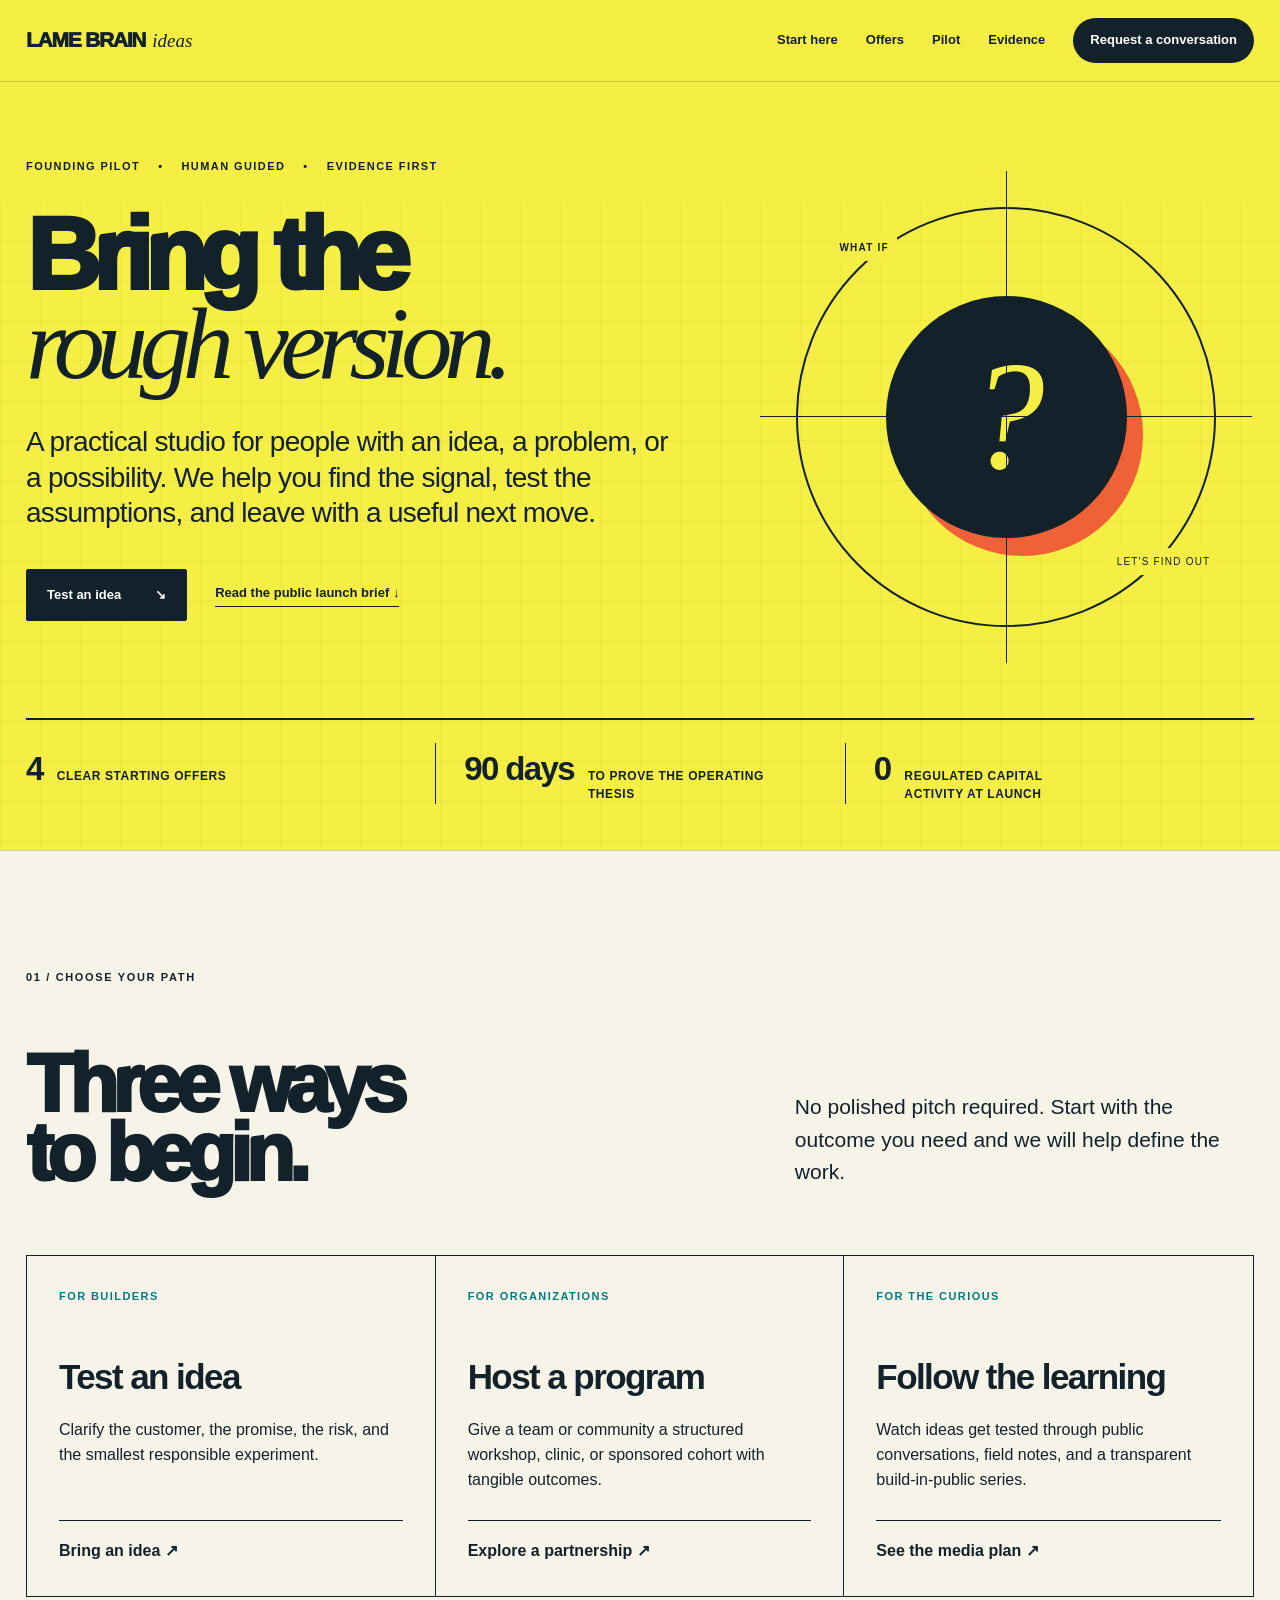
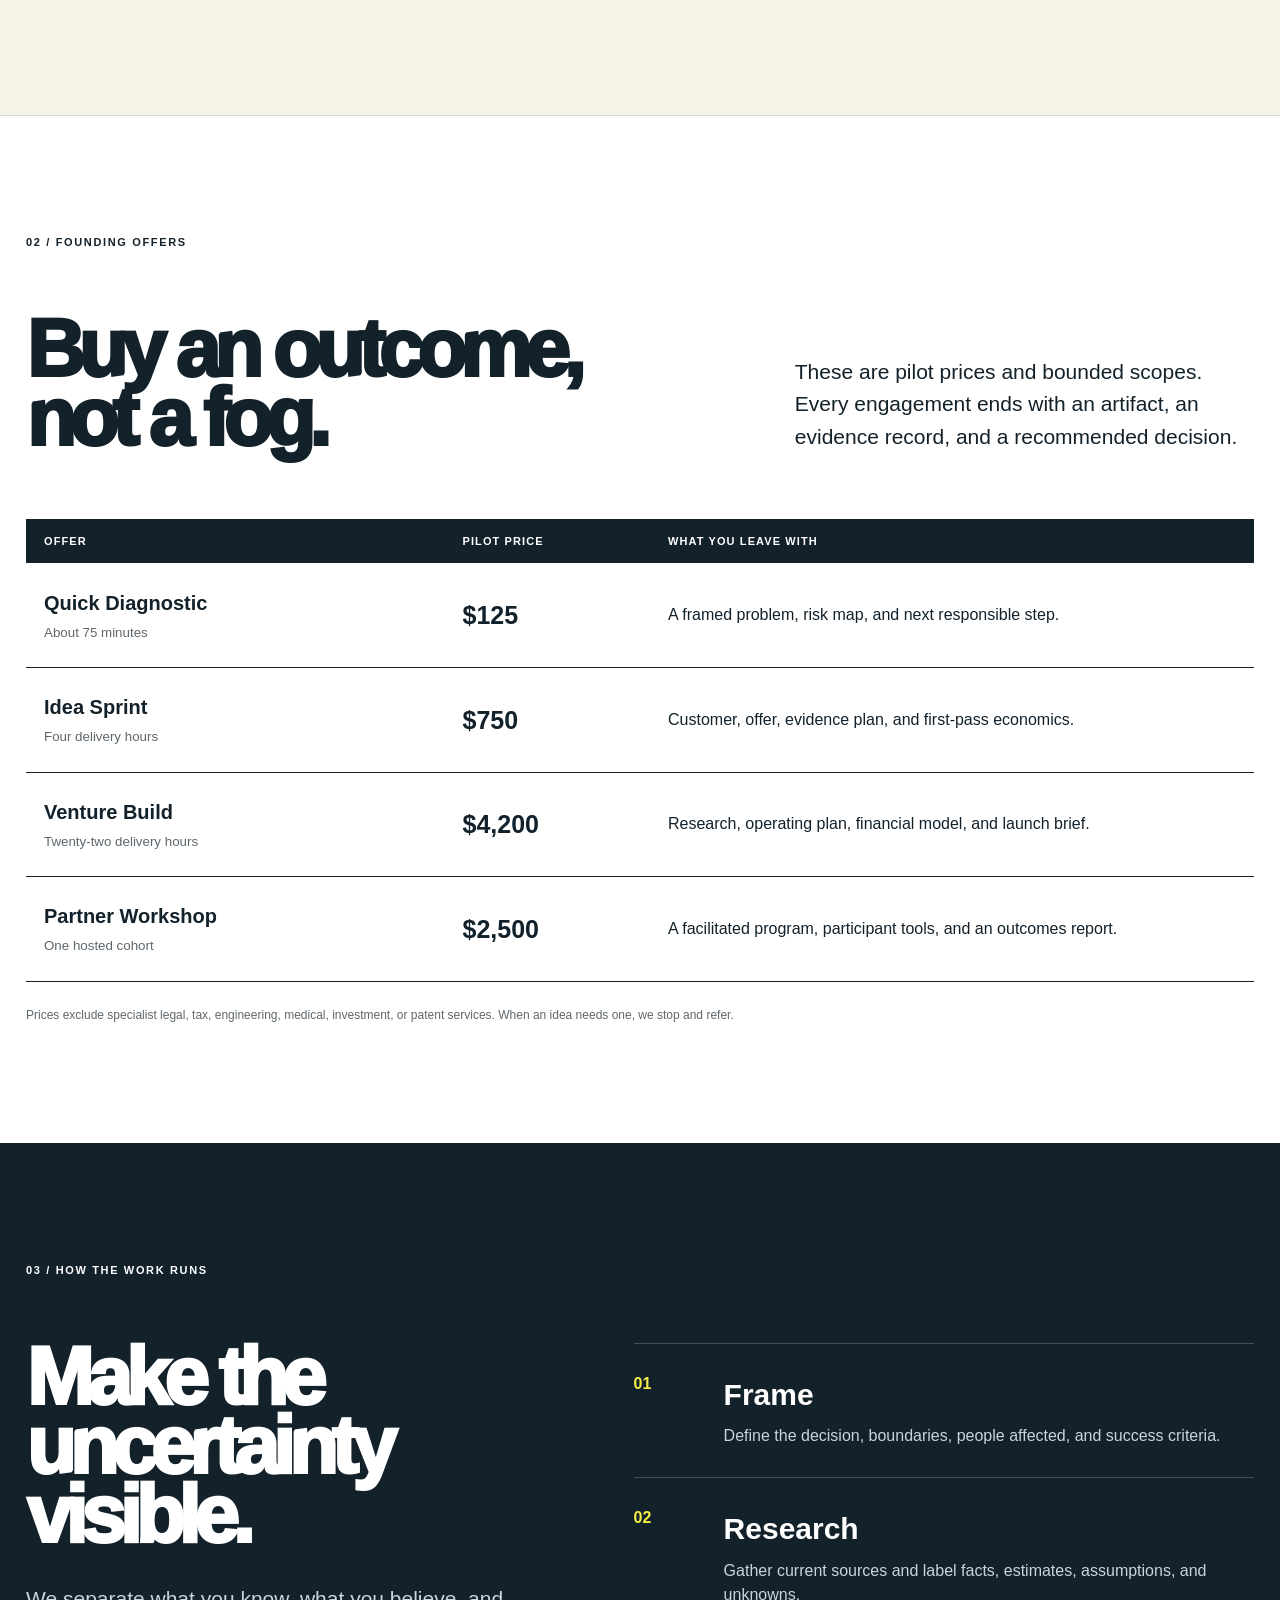
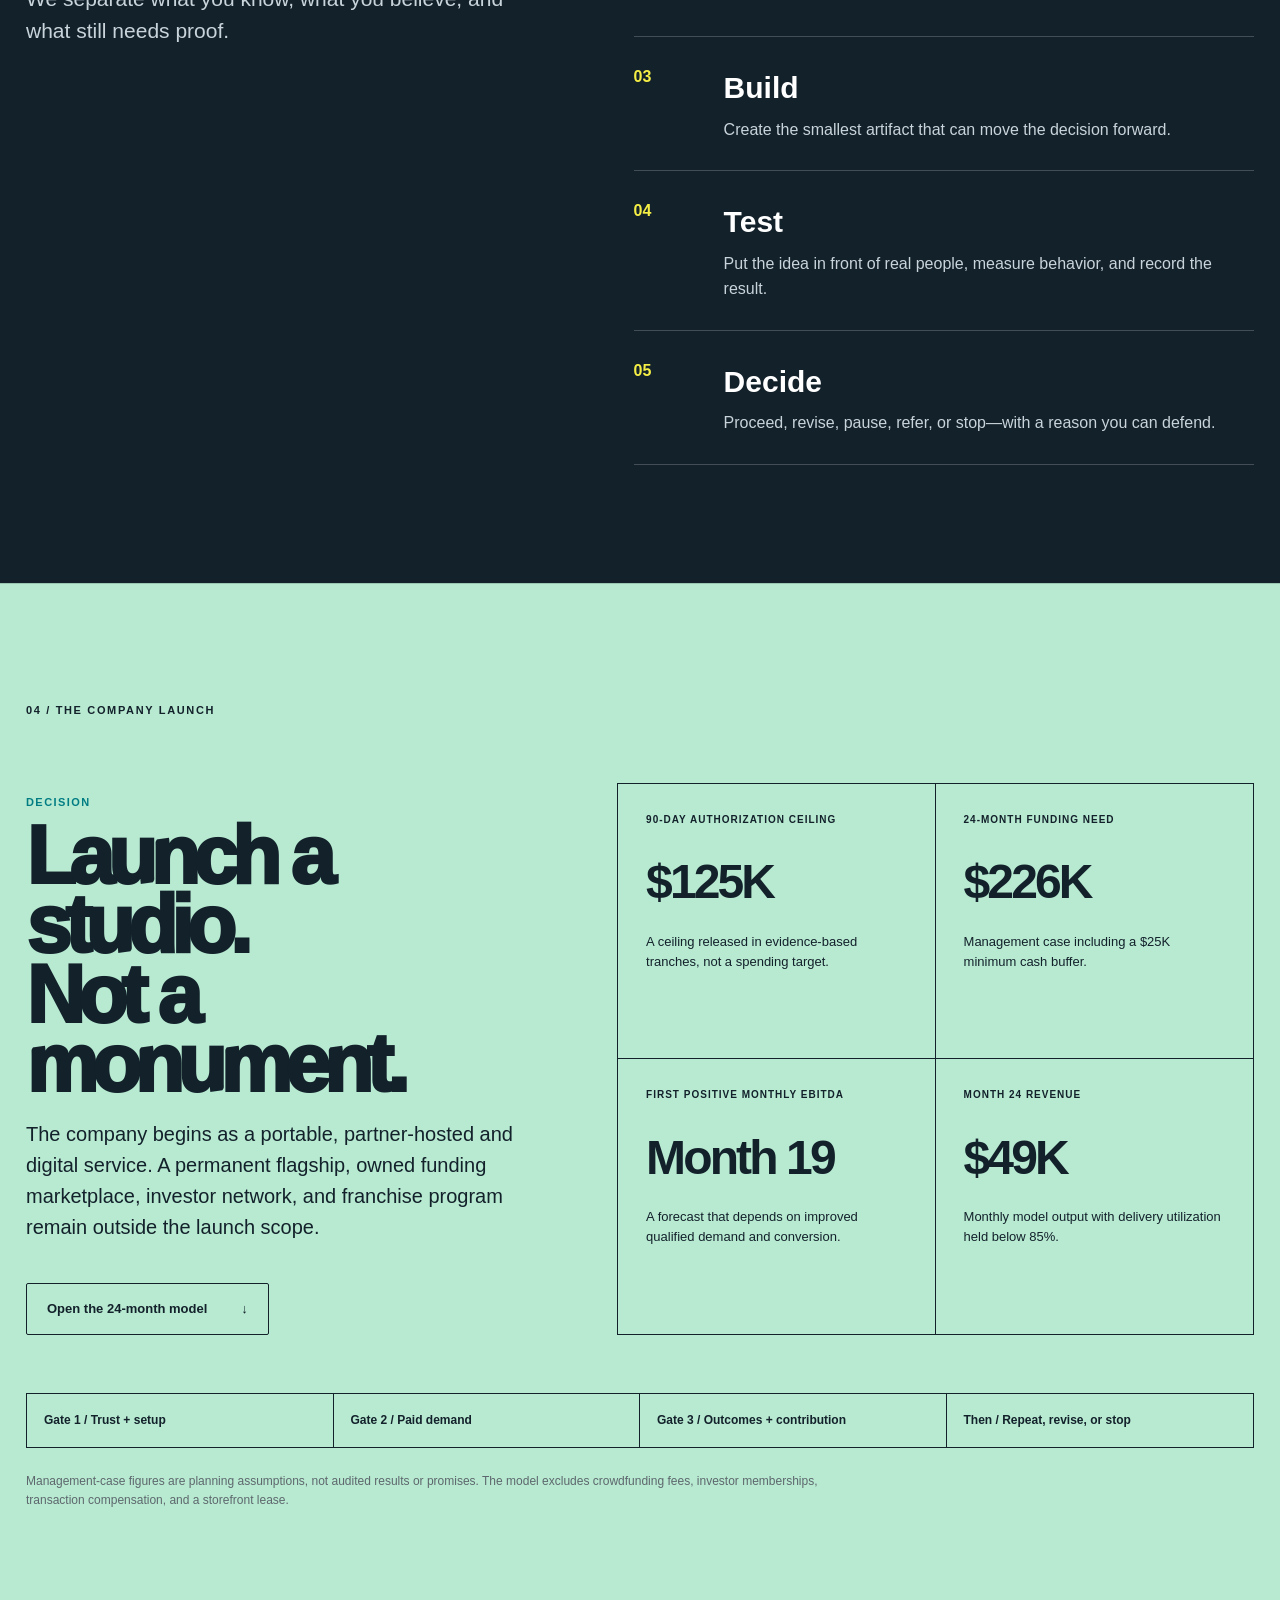
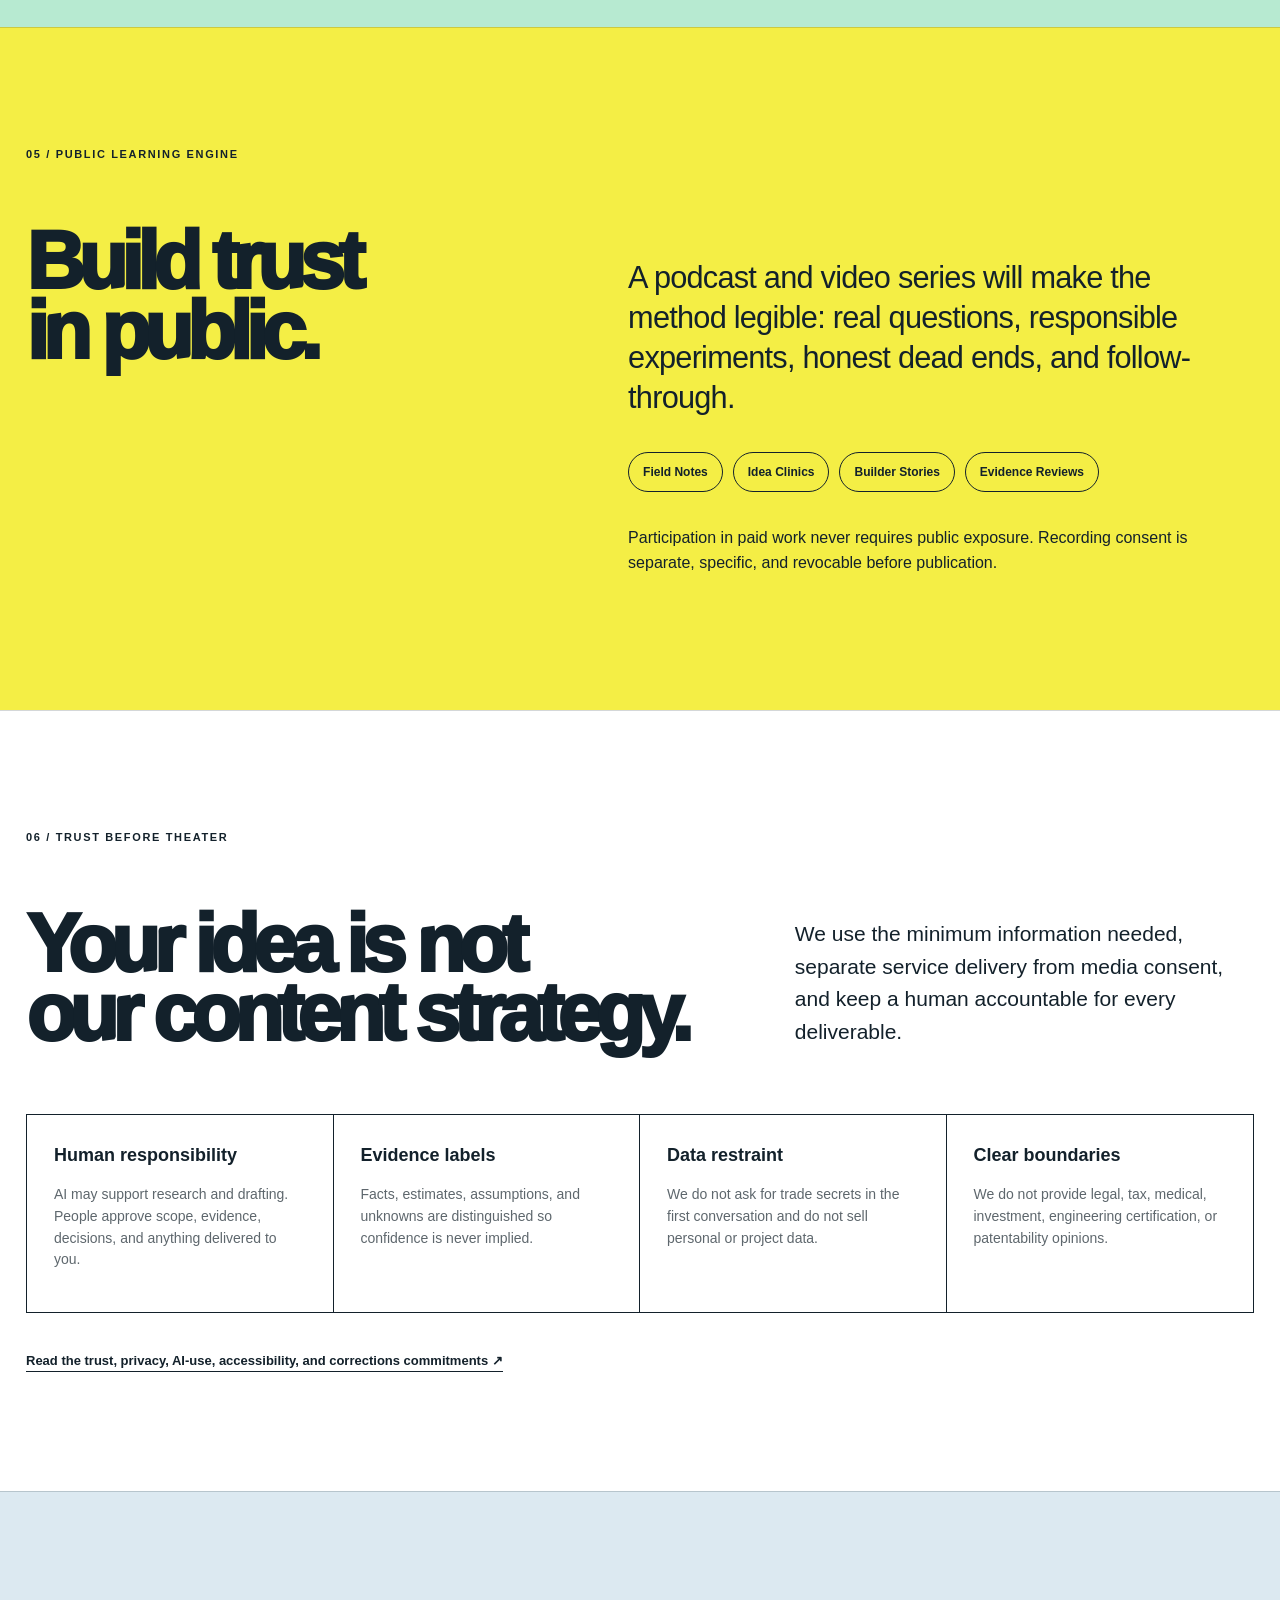
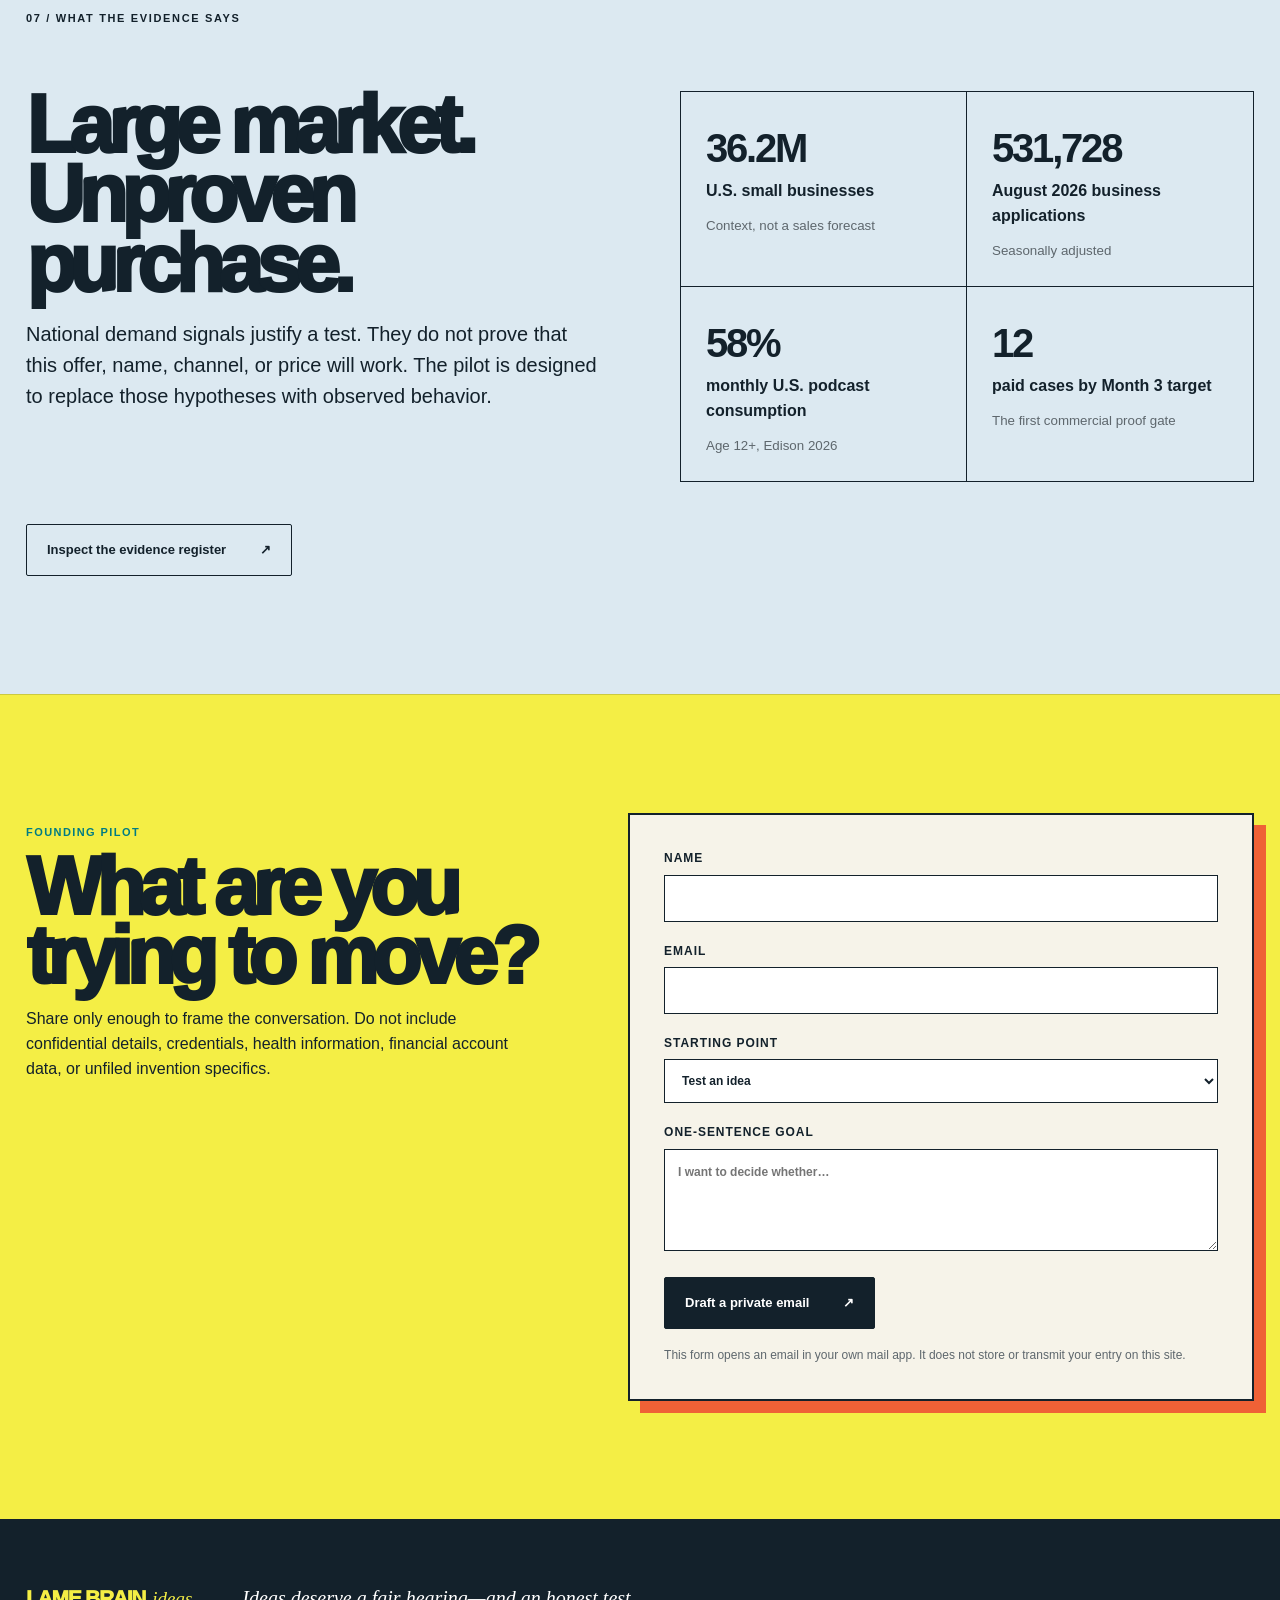
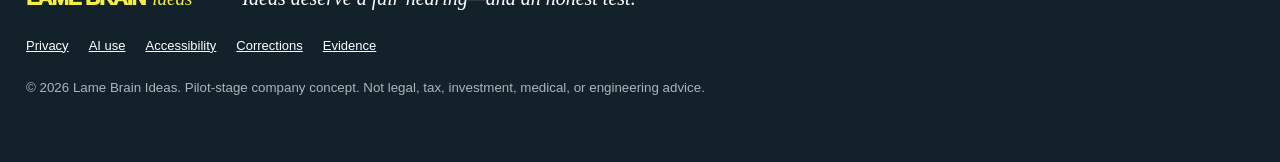
==== commit bcdf33d0: "Prepare Lame Brain Ideas for company launch" ====
--- a/docs/index.html
+++ b/docs/index.html
@@ -3,30 +3,20 @@
 <head>
   <meta charset="utf-8">
   <meta name="viewport" content="width=device-width, initial-scale=1">
-  <meta name="description" content="Lame Brain Ideas feasibility prospectus: a human-guided studio for turning rough ideas into decision-ready plans.">
+  <meta name="description" content="Lame Brain Ideas is a human-guided idea studio that turns rough possibilities into evidence, decisions, and useful next steps.">
   <meta name="theme-color" content="#f4ee45">
-  <title>Lame Brain Ideas — Feasibility Prospectus</title>
+  <title>Lame Brain Ideas — Bring the rough version</title>
+  <link rel="icon" href="favicon.svg" type="image/svg+xml">
   <link rel="stylesheet" href="styles.css">
   <script src="app.js" defer></script>
 </head>
 <body>
   <a class="skip-link" href="#main">Skip to content</a>
-
   <header class="site-header" data-header>
-    <a class="wordmark" href="#top" aria-label="Lame Brain Ideas home">
-      <span>LAME BRAIN</span>
-      <em>ideas</em>
-    </a>
-    <button class="menu-toggle" type="button" aria-expanded="false" aria-controls="site-nav" data-menu-toggle>
-      <span class="sr-only">Toggle navigation</span>
-      <span></span><span></span>
-    </button>
+    <a class="wordmark" href="#top" aria-label="Lame Brain Ideas home"><span>LAME BRAIN</span><em>ideas</em></a>
+    <button class="menu-toggle" type="button" aria-expanded="false" aria-controls="site-nav" data-menu-toggle><span class="sr-only">Toggle navigation</span><span></span><span></span></button>
     <nav id="site-nav" class="site-nav" aria-label="Primary navigation" data-nav>
-      <a href="#thesis">Thesis</a>
-      <a href="#market">Market</a>
-      <a href="#economics">Economics</a>
-      <a href="#roadmap">Roadmap</a>
-      <a class="nav-cta" href="downloads/Lame_Brain_Ideas_Prospectus.pdf">Read prospectus</a>
+      <a href="#paths">Start here</a><a href="#offers">Offers</a><a href="#pilot">Pilot</a><a href="evidence.html">Evidence</a><a class="nav-cta" href="#contact">Request a conversation</a>
     </nav>
   </header>
 
@@ -34,274 +24,103 @@
     <section id="top" class="hero">
       <div class="hero-grid" aria-hidden="true"></div>
       <div class="hero-copy reveal">
-        <p class="eyebrow"><span>Feasibility prospectus</span><span>17 July 2026</span></p>
-        <h1>Ever have one?<br><span>Come on in.</span></h1>
-        <p class="lede">A welcoming, human-guided studio where ordinary people turn unstructured ideas into evidence, decisions, and launch-ready work.</p>
-        <div class="hero-actions">
-          <a class="button button-dark" href="downloads/Lame_Brain_Ideas_Prospectus.pdf">Download the prospectus <span aria-hidden="true">↓</span></a>
-          <a class="text-link" href="#thesis">See the investment thesis <span aria-hidden="true">↘</span></a>
-        </div>
+        <p class="eyebrow"><span>Founding pilot</span><span>Human guided</span><span>Evidence first</span></p>
+        <h1>Bring the<br><span>rough version.</span></h1>
+        <p class="lede">A practical studio for people with an idea, a problem, or a possibility. We help you find the signal, test the assumptions, and leave with a useful next move.</p>
+        <div class="hero-actions"><a class="button button-dark" href="#contact">Test an idea <span aria-hidden="true">↘</span></a><a class="text-link" href="downloads/Lame_Brain_Ideas_Prospectus.pdf">Read the public launch brief <span aria-hidden="true">↓</span></a></div>
       </div>
-      <div class="hero-mark reveal" aria-hidden="true">
-        <div class="idea-orbit">
-          <span class="orbit-copy">WHAT IF? · WHY NOT? · LET'S FIND OUT · </span>
-          <div class="idea-core"><span>?</span></div>
-        </div>
-      </div>
-      <div class="hero-proof reveal">
-        <div><strong>36.2M</strong><span>U.S. small businesses</span></div>
-        <div><strong>531K</strong><span>June 2026 business applications</span></div>
-        <div><strong>$150–250K</strong><span>recommended validation budget</span></div>
+      <div class="hero-mark reveal" aria-hidden="true"><div class="idea-orbit"><div class="idea-core"><span>?</span></div><b>WHAT IF</b><i>LET'S FIND OUT</i></div></div>
+      <div class="hero-proof reveal"><div><strong>4</strong><span>clear starting offers</span></div><div><strong>90 days</strong><span>to prove the operating thesis</span></div><div><strong>0</strong><span>regulated capital activity at launch</span></div></div>
+    </section>
+
+    <section id="paths" class="section path-section">
+      <div class="section-label reveal">01 / Choose your path</div>
+      <div class="section-head reveal"><h2>Three ways<br>to begin.</h2><p>No polished pitch required. Start with the outcome you need and we will help define the work.</p></div>
+      <div class="path-grid">
+        <article class="path-card reveal"><span>For builders</span><h3>Test an idea</h3><p>Clarify the customer, the promise, the risk, and the smallest responsible experiment.</p><a href="#contact" data-interest="Test an idea">Bring an idea <span aria-hidden="true">↗</span></a></article>
+        <article class="path-card reveal"><span>For organizations</span><h3>Host a program</h3><p>Give a team or community a structured workshop, clinic, or sponsored cohort with tangible outcomes.</p><a href="#contact" data-interest="Host a program">Explore a partnership <span aria-hidden="true">↗</span></a></article>
+        <article class="path-card reveal"><span>For the curious</span><h3>Follow the learning</h3><p>Watch ideas get tested through public conversations, field notes, and a transparent build-in-public series.</p><a href="#media">See the media plan <span aria-hidden="true">↗</span></a></article>
       </div>
     </section>
 
-    <section id="thesis" class="section thesis-section">
-      <div class="section-label reveal">01 / The decision</div>
-      <div class="thesis-layout">
-        <div class="decision-stamp reveal">
-          <span>Investment committee</span>
-          <strong>CONDITIONAL<br>GO</strong>
-          <small>Lean paid pilot only</small>
-        </div>
-        <div class="thesis-copy reveal">
-          <h2>Prove the studio.<br>Protect the dream.</h2>
-          <p class="large-copy">The category idea is memorable. The immediate flagship economics are not yet investable. Start with a tightly scoped paid studio, learn what customers buy, and earn the right to add fixed costs.</p>
-          <div class="decision-split">
-            <article>
-              <span class="signal signal-go">Go now</span>
-              <h3>Paid validation studio</h3>
-              <p>Concierge sessions, clear outcomes, real prices, secure workflows, and measurable customer evidence.</p>
-            </article>
-            <article>
-              <span class="signal signal-hold">Gate for later</span>
-              <h3>Flagship + platforms</h3>
-              <p>No owned crowdfunding market, investor matching, franchise rollout, or long lease before proof.</p>
-            </article>
-          </div>
-        </div>
+    <section id="offers" class="section offer-section">
+      <div class="section-label reveal">02 / Founding offers</div>
+      <div class="section-head reveal"><h2>Buy an outcome,<br>not a fog.</h2><p>These are pilot prices and bounded scopes. Every engagement ends with an artifact, an evidence record, and a recommended decision.</p></div>
+      <div class="offer-table reveal" role="table" aria-label="Founding offers">
+        <div class="offer-row offer-header" role="row"><span role="columnheader">Offer</span><span role="columnheader">Pilot price</span><span role="columnheader">What you leave with</span></div>
+        <div class="offer-row" role="row"><span role="cell"><b>Quick Diagnostic</b><small>About 75 minutes</small></span><strong role="cell">$125</strong><span role="cell">A framed problem, risk map, and next responsible step.</span></div>
+        <div class="offer-row" role="row"><span role="cell"><b>Idea Sprint</b><small>Four delivery hours</small></span><strong role="cell">$750</strong><span role="cell">Customer, offer, evidence plan, and first-pass economics.</span></div>
+        <div class="offer-row" role="row"><span role="cell"><b>Venture Build</b><small>Twenty-two delivery hours</small></span><strong role="cell">$4,200</strong><span role="cell">Research, operating plan, financial model, and launch brief.</span></div>
+        <div class="offer-row" role="row"><span role="cell"><b>Partner Workshop</b><small>One hosted cohort</small></span><strong role="cell">$2,500</strong><span role="cell">A facilitated program, participant tools, and an outcomes report.</span></div>
+      </div>
+      <p class="fine-print reveal">Prices exclude specialist legal, tax, engineering, medical, investment, or patent services. When an idea needs one, we stop and refer.</p>
+    </section>
+
+    <section class="section process-section">
+      <div class="section-label reveal">03 / How the work runs</div>
+      <div class="process-grid">
+        <div class="process-title reveal"><h2>Make the<br>uncertainty visible.</h2><p>We separate what you know, what you believe, and what still needs proof.</p></div>
+        <ol class="process-list">
+          <li class="reveal"><span>01</span><div><h3>Frame</h3><p>Define the decision, boundaries, people affected, and success criteria.</p></div></li>
+          <li class="reveal"><span>02</span><div><h3>Research</h3><p>Gather current sources and label facts, estimates, assumptions, and unknowns.</p></div></li>
+          <li class="reveal"><span>03</span><div><h3>Build</h3><p>Create the smallest artifact that can move the decision forward.</p></div></li>
+          <li class="reveal"><span>04</span><div><h3>Test</h3><p>Put the idea in front of real people, measure behavior, and record the result.</p></div></li>
+          <li class="reveal"><span>05</span><div><h3>Decide</h3><p>Proceed, revise, pause, refer, or stop—with a reason you can defend.</p></div></li>
+        </ol>
       </div>
     </section>
 
-    <section class="section concept-section">
-      <div class="section-label reveal">02 / The concept</div>
-      <div class="concept-head reveal">
-        <h2>Idea retail,<br>made human.</h2>
-        <p>Not another blank chat box. Not a vague consultancy. A visible, confidence-building place where a trained Brain Stormer helps turn possibility into a practical next move.</p>
+    <section id="pilot" class="section pilot-section">
+      <div class="section-label reveal">04 / The company launch</div>
+      <div class="pilot-grid">
+        <div class="pilot-lead reveal"><p class="kicker">Decision</p><h2>Launch a studio.<br>Not a monument.</h2><p>The company begins as a portable, partner-hosted and digital service. A permanent flagship, owned funding marketplace, investor network, and franchise program remain outside the launch scope.</p><a class="button button-line" href="downloads/Lame_Brain_Ideas_Financial_Model.xlsx">Open the 24-month model <span aria-hidden="true">↓</span></a></div>
+        <div class="score-grid reveal">
+          <article><small>90-day authorization ceiling</small><strong>$125K</strong><p>A ceiling released in evidence-based tranches, not a spending target.</p></article>
+          <article><small>24-month funding need</small><strong>$226K</strong><p>Management case including a $25K minimum cash buffer.</p></article>
+          <article><small>First positive monthly EBITDA</small><strong>Month 19</strong><p>A forecast that depends on improved qualified demand and conversion.</p></article>
+          <article><small>Month 24 revenue</small><strong>$49K</strong><p>Monthly model output with delivery utilization held below 85%.</p></article>
+        </div>
       </div>
-      <div class="journey" role="list">
-        <article class="journey-card reveal" role="listitem">
-          <span>01</span>
-          <h3>Bring the mess</h3>
-          <p>A rough thought, problem, dream, invention, story, side project, or business opportunity.</p>
-        </article>
-        <article class="journey-card reveal" role="listitem">
-          <span>02</span>
-          <h3>Find the signal</h3>
-          <p>Human facilitation, structured research, candid risks, and an evidence-backed point of view.</p>
-        </article>
-        <article class="journey-card reveal" role="listitem">
-          <span>03</span>
-          <h3>Leave with proof</h3>
-          <p>A decision-ready artifact: test plan, business case, prototype brief, or launch roadmap.</p>
-        </article>
-      </div>
-      <div class="trust-line reveal">
-        <span>Confidential by design</span>
-        <span>Human reviewed</span>
-        <span>Evidence labeled</span>
-        <span>Outcome based</span>
-      </div>
+      <div class="gate-strip reveal"><span>Gate 1 / Trust + setup</span><span>Gate 2 / Paid demand</span><span>Gate 3 / Outcomes + contribution</span><span>Then / Repeat, revise, or stop</span></div>
+      <p class="fine-print reveal">Management-case figures are planning assumptions, not audited results or promises. The model excludes crowdfunding fees, investor memberships, transaction compensation, and a storefront lease.</p>
     </section>
 
-    <section id="market" class="section market-section">
-      <div class="section-label reveal">03 / The market signal</div>
-      <div class="market-grid">
-        <div class="market-intro reveal">
-          <h2>A large funnel.<br>An unproven purchase.</h2>
-          <p>Founder and creator demand is continually replenished, but market size alone does not prove willingness to pay for broad “idea help.” The pilot has one job: turn interest into observed purchasing behavior.</p>
-          <a class="text-link light" href="#sources">Review evidence notes <span aria-hidden="true">↘</span></a>
-        </div>
-        <div class="market-metrics">
-          <article class="metric-card reveal">
-            <strong>36,207,130</strong>
-            <h3>small businesses</h3>
-            <p>29.8 million have no employees—a vast but heterogeneous universe of builders and operators.</p>
-          </article>
-          <article class="metric-card reveal">
-            <strong>531,423</strong>
-            <h3>monthly applications</h3>
-            <p>Seasonally adjusted U.S. business applications in June 2026 keep the idea-to-business funnel moving.</p>
-          </article>
-          <article class="metric-card reveal">
-            <strong>7.6%</strong>
-            <h3>reported AI use</h3>
-            <p>AI adoption is real but far from universal, leaving room for guided, trustworthy workflows.</p>
-          </article>
-          <article class="metric-card metric-question reveal">
-            <strong>?</strong>
-            <h3>willingness to pay</h3>
-            <p>The essential unknown. Replace assumptions with twelve paid customers and ninety days of actuals.</p>
-          </article>
-        </div>
-      </div>
+    <section id="media" class="section media-section">
+      <div class="section-label reveal">05 / Public learning engine</div>
+      <div class="media-grid"><div class="media-title reveal"><h2>Build trust<br>in public.</h2></div><div class="media-copy reveal"><p class="large-copy">A podcast and video series will make the method legible: real questions, responsible experiments, honest dead ends, and follow-through.</p><div class="media-pillars"><span>Field Notes</span><span>Idea Clinics</span><span>Builder Stories</span><span>Evidence Reviews</span></div><p>Participation in paid work never requires public exposure. Recording consent is separate, specific, and revocable before publication.</p></div></div>
     </section>
 
-    <section class="section offers-section">
-      <div class="section-label reveal">04 / The offer ladder</div>
-      <div class="offers-head reveal">
-        <h2>Start small.<br>Make something useful.</h2>
-        <p>Working prices for validation—not promises. Every offer ends in a tangible artifact and a clear next decision.</p>
+    <section class="section trust-section">
+      <div class="section-label reveal">06 / Trust before theater</div>
+      <div class="section-head reveal"><h2>Your idea is not<br>our content strategy.</h2><p>We use the minimum information needed, separate service delivery from media consent, and keep a human accountable for every deliverable.</p></div>
+      <div class="trust-grid">
+        <article class="reveal"><b>Human responsibility</b><p>AI may support research and drafting. People approve scope, evidence, decisions, and anything delivered to you.</p></article>
+        <article class="reveal"><b>Evidence labels</b><p>Facts, estimates, assumptions, and unknowns are distinguished so confidence is never implied.</p></article>
+        <article class="reveal"><b>Data restraint</b><p>We do not ask for trade secrets in the first conversation and do not sell personal or project data.</p></article>
+        <article class="reveal"><b>Clear boundaries</b><p>We do not provide legal, tax, medical, investment, engineering certification, or patentability opinions.</p></article>
       </div>
-      <div class="offer-table reveal" role="table" aria-label="Working offer ladder">
-        <div class="offer-row offer-header" role="row">
-          <span role="columnheader">Offer</span><span role="columnheader">Working price</span><span role="columnheader">Outcome</span>
-        </div>
-        <div class="offer-row" role="row">
-          <span role="cell"><b>Quick Diagnostic</b><small>One focused hour</small></span><span role="cell">$99</span><span role="cell">Define the idea, risk, and next step.</span>
-        </div>
-        <div class="offer-row" role="row">
-          <span role="cell"><b>Idea Sprint</b><small>Four delivery hours</small></span><span role="cell">$649</span><span role="cell">Shape the concept and its first validation test.</span>
-        </div>
-        <div class="offer-row" role="row">
-          <span role="cell"><b>Venture Build</b><small>Twenty delivery hours</small></span><span role="cell">$3,750</span><span role="cell">Build the model, economics, brief, and roadmap.</span>
-        </div>
-        <div class="offer-row" role="row">
-          <span role="cell"><b>Launch Studio</b><small>Sixty delivery hours</small></span><span role="cell">$12,500</span><span role="cell">Create an integrated launch and funding-readiness package.</span>
-        </div>
-      </div>
+      <a class="text-link" href="trust.html">Read the trust, privacy, AI-use, accessibility, and corrections commitments <span aria-hidden="true">↗</span></a>
     </section>
 
-    <section id="economics" class="section economics-section">
-      <div class="section-label reveal">05 / Financial feasibility</div>
-      <div class="economics-head reveal">
-        <div>
-          <h2>The flagship<br>must earn its lease.</h2>
-          <p>A capacity-led five-year model tests a professional service team inside a visible retail footprint. It confirms the cost of learning—not commercial certainty.</p>
-        </div>
-        <a class="button button-line" href="downloads/Lame_Brain_Ideas_Financial_Model.xlsx">Download financial model <span aria-hidden="true">↓</span></a>
-      </div>
-      <div class="scenario-switcher reveal" data-scenarios>
-        <div class="scenario-tabs" role="tablist" aria-label="Financial scenarios">
-          <button type="button" role="tab" aria-selected="false" aria-controls="scenario-downside" id="tab-downside" data-scenario="downside">Downside</button>
-          <button type="button" role="tab" aria-selected="true" aria-controls="scenario-base" id="tab-base" data-scenario="base">Base</button>
-          <button type="button" role="tab" aria-selected="false" aria-controls="scenario-upside" id="tab-upside" data-scenario="upside">Upside</button>
-        </div>
-        <div class="scenario-panel" id="scenario-base" role="tabpanel" aria-labelledby="tab-base" data-panel="base">
-          <div><small>Year 5 revenue</small><strong>$2.01M</strong><span class="bar"><i style="--bar:76%"></i></span></div>
-          <div><small>Year 5 EBITDA</small><strong>$74.7K</strong><span class="bar"><i style="--bar:18%"></i></span></div>
-          <div><small>External funding need</small><strong>$2.65M</strong><span class="bar warning"><i style="--bar:52%"></i></span></div>
-          <p>Base case reaches modest positive EBITDA by Year 5 after significant cumulative funding.</p>
-        </div>
-        <div class="scenario-panel" id="scenario-downside" role="tabpanel" aria-labelledby="tab-downside" data-panel="downside" hidden>
-          <div><small>Five-year break-even</small><strong>Not reached</strong><span class="bar"><i style="--bar:0%"></i></span></div>
-          <div><small>External funding need</small><strong>$5.13M</strong><span class="bar warning"><i style="--bar:100%"></i></span></div>
-          <div><small>Decision</small><strong>No flagship</strong><span class="bar"><i style="--bar:0%"></i></span></div>
-          <p>Downside demand and utilization make the flagship structurally unattractive.</p>
-        </div>
-        <div class="scenario-panel" id="scenario-upside" role="tabpanel" aria-labelledby="tab-upside" data-panel="upside" hidden>
-          <div><small>Year 5 EBITDA</small><strong>$402K</strong><span class="bar"><i style="--bar:96%"></i></span></div>
-          <div><small>External funding need</small><strong>$2.12M</strong><span class="bar warning"><i style="--bar:41%"></i></span></div>
-          <div><small>Operating signal</small><strong>Promising</strong><span class="bar"><i style="--bar:88%"></i></span></div>
-          <p>Upside supports a studio thesis, but still requires disciplined capital and demonstrated repeatability.</p>
-        </div>
-      </div>
-      <div class="model-note reveal">
-        <strong>Model verdict</strong>
-        <p>Commit <b>$150,000–$250,000</b> to evidence generation. Do not commit roughly <b>$2.1–$5.1 million</b> to an unvalidated flagship trajectory.</p>
-      </div>
+    <section class="section evidence-section">
+      <div class="section-label reveal">07 / What the evidence says</div>
+      <div class="evidence-layout"><div class="evidence-lead reveal"><h2>Large market.<br>Unproven purchase.</h2><p>National demand signals justify a test. They do not prove that this offer, name, channel, or price will work. The pilot is designed to replace those hypotheses with observed behavior.</p></div><div class="evidence-cards"><article class="reveal"><strong>36.2M</strong><span>U.S. small businesses</span><small>Context, not a sales forecast</small></article><article class="reveal"><strong>531,728</strong><span>August 2026 business applications</span><small>Seasonally adjusted</small></article><article class="reveal"><strong>58%</strong><span>monthly U.S. podcast consumption</span><small>Age 12+, Edison 2026</small></article><article class="reveal"><strong>12</strong><span>paid cases by Month 3 target</span><small>The first commercial proof gate</small></article></div></div>
+      <a class="button button-line reveal" href="evidence.html">Inspect the evidence register <span aria-hidden="true">↗</span></a>
     </section>
 
-    <section class="section scorecard-section">
-      <div class="section-label reveal">06 / Feasibility scorecard</div>
-      <div class="scorecard-head reveal">
-        <h2>Promising idea.<br>Conditional business.</h2>
-      </div>
-      <div class="scorecard reveal">
-        <div><span>Problem relevance</span><strong class="rating strong">Strong</strong><i style="--score:88%"></i></div>
-        <div><span>Category differentiation</span><strong class="rating promising">Promising</strong><i style="--score:74%"></i></div>
-        <div><span>Proven demand</span><strong class="rating weak">Weak</strong><i style="--score:28%"></i></div>
-        <div><span>Launch regulatory burden</span><strong class="rating manageable">Manageable</strong><i style="--score:68%"></i></div>
-        <div><span>Unit economics</span><strong class="rating conditional">Conditional</strong><i style="--score:52%"></i></div>
-        <div><span>Defensibility</span><strong class="rating moderate">Moderate</strong><i style="--score:58%"></i></div>
-      </div>
-    </section>
-
-    <section id="roadmap" class="section roadmap-section">
-      <div class="section-label reveal">07 / The first 90 days</div>
-      <div class="roadmap-head reveal">
-        <h2>Learn before<br>you build.</h2>
-        <p>Three stage gates turn the central unknowns into measurable evidence.</p>
-      </div>
-      <ol class="roadmap">
-        <li class="reveal">
-          <span class="day">Day 0–30</span>
-          <h3>Sharpen the promise</h3>
-          <p>Interview prospective customers, test the name and four offers, define data boundaries, and secure pilot hosts.</p>
-          <strong>Gate: 30 interviews + 3 partner hosts</strong>
-        </li>
-        <li class="reveal">
-          <span class="day">Day 31–60</span>
-          <h3>Sell the work</h3>
-          <p>Recruit the first twelve paid concierge customers and measure acquisition, delivery time, rework, and satisfaction.</p>
-          <strong>Gate: paid conversion + positive contribution</strong>
-        </li>
-        <li class="reveal">
-          <span class="day">Day 61–90</span>
-          <h3>Reconcile the evidence</h3>
-          <p>Replace working assumptions with actuals, narrow the segment, revise offers, and make the next capital decision.</p>
-          <strong>Gate: repeat, revise, or stop</strong>
-        </li>
-      </ol>
-    </section>
-
-    <section class="section risk-section">
-      <div class="section-label reveal">08 / Boundaries that protect the idea</div>
-      <div class="risk-layout">
-        <div class="risk-copy reveal">
-          <h2>Trust is part<br>of the product.</h2>
-          <p>The first version is a consulting and studio service—not a law firm, patent service, broker, funding portal, or promise of capital.</p>
-        </div>
-        <div class="risk-list reveal">
-          <article><span>01</span><div><h3>Customer ideas</h3><p>Approve retention, access, deletion, and model-training boundaries before sensitive work enters production tools.</p></div></article>
-          <article><span>02</span><div><h3>Intellectual property</h3><p>Document human contribution and assignment terms; refer legal clearance and filing work to qualified specialists.</p></div></article>
-          <article><span>03</span><div><h3>Funding pathways</h3><p>Use established rewards services and registered securities intermediaries. Keep service fees separate from transaction compensation.</p></div></article>
-          <article><span>04</span><div><h3>Expansion</h3><p>No franchise offering until a replicable unit, training system, quality standard, and specialist legal structure exist.</p></div></article>
-        </div>
-      </div>
-    </section>
-
-    <section class="download-section">
-      <div class="download-inner reveal">
-        <p class="eyebrow">The working case</p>
-        <h2>A serious plan<br>for a playful idea.</h2>
-        <p>Read the full feasibility study, inspect the assumptions, and decide what evidence to buy next.</p>
-        <div class="download-actions">
-          <a class="button button-dark" href="downloads/Lame_Brain_Ideas_Prospectus.pdf">Prospectus PDF <span aria-hidden="true">↓</span></a>
-          <a class="button button-ghost" href="downloads/Lame_Brain_Ideas_Financial_Model.xlsx">Financial model <span aria-hidden="true">↓</span></a>
-        </div>
-      </div>
-    </section>
-
-    <section id="sources" class="sources-section">
-      <details>
-        <summary>Evidence notes and planning disclaimer <span aria-hidden="true">+</span></summary>
-        <div class="sources-copy">
-          <p>Selected market signals are drawn from the U.S. Small Business Administration, U.S. Census Bureau, U.S. Bureau of Labor Statistics, SEC, FINRA, NIST, and national commercial-property reporting current to the research date.</p>
-          <ul>
-            <li><a href="https://advocacy.sba.gov/wp-content/uploads/2026/02/FINAL_FAQsAboutSmallBusiness_2026_012826.pdf">SBA small-business facts, February 2026</a></li>
-            <li><a href="https://www.census.gov/econ/bfs/current/index.html">Census Business Formation Statistics</a></li>
-            <li><a href="https://www.sec.gov/data-research/statistics-data-visualizations/regulation-crowdfunding-cf-offerings">SEC Regulation Crowdfunding statistics</a></li>
-            <li><a href="https://www.nist.gov/itl/ai-risk-management-framework">NIST AI Risk Management Framework</a></li>
-          </ul>
-          <p>This is a planning prospectus, not audited financial statements, a valuation, legal or tax advice, or an offer to sell securities. Prices, utilization, rent, capital costs, conversion, and other commercial inputs are working assumptions to be replaced with pilot evidence and local quotes.</p>
-        </div>
-      </details>
+    <section id="contact" class="section contact-section">
+      <div class="contact-copy reveal"><p class="kicker">Founding pilot</p><h2>What are you<br>trying to move?</h2><p>Share only enough to frame the conversation. Do not include confidential details, credentials, health information, financial account data, or unfiled invention specifics.</p></div>
+      <form class="contact-form reveal" data-contact-form>
+        <label>Name <input type="text" name="name" autocomplete="name" required></label>
+        <label>Email <input type="email" name="email" autocomplete="email" required></label>
+        <label>Starting point <select name="interest"><option>Test an idea</option><option>Host a program</option><option>Media or community collaboration</option><option>Professional referral</option></select></label>
+        <label>One-sentence goal <textarea name="goal" rows="4" maxlength="600" required placeholder="I want to decide whether…"></textarea></label>
+        <button class="button button-dark" type="submit">Draft a private email <span aria-hidden="true">↗</span></button>
+        <p class="form-status" data-form-status aria-live="polite">This form opens an email in your own mail app. It does not store or transmit your entry on this site.</p>
+      </form>
     </section>
   </main>
 
-  <footer class="site-footer">
-    <a class="wordmark footer-mark" href="#top"><span>LAME BRAIN</span><em>ideas</em></a>
-    <p>Working feasibility concept · July 2026</p>
-  </footer>
+  <footer class="site-footer"><a class="wordmark footer-mark" href="#top"><span>LAME BRAIN</span><em>ideas</em></a><p>Ideas deserve a fair hearing—and an honest test.</p><nav aria-label="Footer"><a href="trust.html#privacy">Privacy</a><a href="trust.html#ai">AI use</a><a href="trust.html#accessibility">Accessibility</a><a href="trust.html#corrections">Corrections</a><a href="evidence.html">Evidence</a></nav><small>© <span data-year>2026</span> Lame Brain Ideas. Pilot-stage company concept. Not legal, tax, investment, medical, or engineering advice.</small></footer>
 </body>
 </html>
--- a/docs/styles.css
+++ b/docs/styles.css
@@ -1,307 +1,15 @@
-:root {
-  --ink: #121212;
-  --paper: #f6f3eb;
-  --acid: #f4ee45;
-  --orange: #ef6136;
-  --mint: #9ae8c0;
-  --blue: #5d7df0;
-  --muted: #6f6c66;
-  --line: rgba(18, 18, 18, .18);
-  --max: 1240px;
-}
-
-* { box-sizing: border-box; }
-
-html { scroll-behavior: smooth; }
-
-body {
-  margin: 0;
-  color: var(--ink);
-  background: var(--paper);
-  font-family: Inter, "Helvetica Neue", Helvetica, Arial, sans-serif;
-  font-size: 16px;
-  line-height: 1.5;
-  -webkit-font-smoothing: antialiased;
-}
-
-body.menu-open { overflow: hidden; }
-
-a { color: inherit; }
-button, a { -webkit-tap-highlight-color: transparent; }
-button { font: inherit; }
-
-.skip-link {
-  position: fixed;
-  z-index: 1000;
-  top: 8px;
-  left: 8px;
-  padding: 10px 14px;
-  background: var(--ink);
-  color: #fff;
-  transform: translateY(-150%);
-}
-
-.skip-link:focus { transform: translateY(0); }
-.sr-only { position: absolute; width: 1px; height: 1px; padding: 0; margin: -1px; overflow: hidden; clip: rect(0,0,0,0); white-space: nowrap; border: 0; }
-
-.site-header {
-  position: fixed;
-  z-index: 100;
-  top: 0;
-  left: 0;
-  width: 100%;
-  height: 86px;
-  padding: 0 max(28px, calc((100vw - var(--max)) / 2));
-  display: flex;
-  align-items: center;
-  justify-content: space-between;
-  border-bottom: 1px solid rgba(18,18,18,.14);
-  background: rgba(244, 238, 69, .92);
-  backdrop-filter: blur(14px);
-  transition: height .25s ease, background .25s ease;
-}
-
-.site-header.scrolled { height: 70px; background: rgba(246,243,235,.94); }
-
-.wordmark { display: inline-flex; align-items: baseline; gap: 7px; text-decoration: none; line-height: 1; }
-.wordmark span { font-weight: 950; font-size: 21px; letter-spacing: -.06em; }
-.wordmark em { font-family: Georgia, serif; font-size: 19px; font-weight: 400; }
-
-.site-nav { display: flex; align-items: center; gap: 30px; font-size: 13px; font-weight: 750; }
-.site-nav a { text-decoration: none; }
-.site-nav a:not(.nav-cta) { position: relative; }
-.site-nav a:not(.nav-cta)::after { content: ""; position: absolute; left: 0; bottom: -5px; width: 100%; height: 1px; background: currentColor; transform: scaleX(0); transform-origin: right; transition: transform .2s ease; }
-.site-nav a:not(.nav-cta):hover::after { transform: scaleX(1); transform-origin: left; }
-.nav-cta { padding: 12px 17px; background: var(--ink); color: #fff; border-radius: 100px; }
-.menu-toggle { display: none; }
-
-.hero {
-  min-height: 860px;
-  padding: 165px max(28px, calc((100vw - var(--max)) / 2)) 48px;
-  background: var(--acid);
-  position: relative;
-  display: grid;
-  grid-template-columns: 1.15fr .85fr;
-  grid-template-rows: 1fr auto;
-  gap: 40px 60px;
-  overflow: hidden;
-}
-
-.hero-grid { position: absolute; inset: 0; opacity: .34; background-image: linear-gradient(rgba(18,18,18,.08) 1px, transparent 1px), linear-gradient(90deg, rgba(18,18,18,.08) 1px, transparent 1px); background-size: 40px 40px; mask-image: linear-gradient(to bottom, transparent 0%, #000 35%, #000 100%); }
-.hero-copy, .hero-mark, .hero-proof { position: relative; z-index: 1; }
-.eyebrow { display: flex; gap: 26px; margin: 0 0 38px; font-size: 11px; font-weight: 850; text-transform: uppercase; letter-spacing: .16em; }
-.eyebrow span + span::before { content: "•"; margin-right: 26px; }
-.hero h1, .section h2, .download-section h2 { margin: 0; font-size: clamp(70px, 8vw, 126px); line-height: .83; letter-spacing: -.085em; font-weight: 950; }
-.hero h1 span { font-family: Georgia, "Times New Roman", serif; font-weight: 400; font-style: italic; letter-spacing: -.07em; }
-.lede { max-width: 620px; margin: 38px 0 0; font-size: clamp(20px, 2.1vw, 28px); line-height: 1.25; letter-spacing: -.025em; }
-.hero-actions { margin-top: 40px; display: flex; gap: 30px; align-items: center; flex-wrap: wrap; }
-
-.button { min-height: 52px; padding: 15px 20px; display: inline-flex; align-items: center; justify-content: space-between; gap: 36px; border: 1px solid var(--ink); border-radius: 2px; text-decoration: none; font-size: 13px; font-weight: 850; transition: transform .2s ease, box-shadow .2s ease, background .2s ease, color .2s ease; }
-.button:hover { transform: translate(-3px,-3px); box-shadow: 5px 5px 0 var(--ink); }
-.button-dark { background: var(--ink); color: #fff; }
-.button-dark:hover { box-shadow: 5px 5px 0 var(--orange); }
-.button-line { background: transparent; }
-.button-ghost { background: transparent; }
-.text-link { text-decoration: none; font-size: 13px; font-weight: 850; border-bottom: 1px solid currentColor; padding-bottom: 3px; }
-.text-link.light { color: #fff; }
-
-.hero-mark { display: grid; place-items: center; }
-.idea-orbit { width: min(34vw, 430px); aspect-ratio: 1; border: 2px solid var(--ink); border-radius: 50%; display: grid; place-items: center; position: relative; }
-.idea-orbit::before, .idea-orbit::after { content: ""; position: absolute; background: var(--ink); }
-.idea-orbit::before { width: calc(100% + 80px); height: 1px; }
-.idea-orbit::after { height: calc(100% + 80px); width: 1px; }
-.idea-core { width: 58%; aspect-ratio: 1; border-radius: 50%; display: grid; place-items: center; background: var(--ink); color: var(--acid); box-shadow: 16px 18px 0 var(--orange); }
-.idea-core span { font-family: Georgia, serif; font-size: clamp(100px, 13vw, 175px); line-height: 1; transform: translateY(-4%); }
-.orbit-copy { position: absolute; top: -17px; padding: 7px 16px; background: var(--acid); font-size: 10px; font-weight: 900; letter-spacing: .12em; white-space: nowrap; }
-
-.hero-proof { grid-column: 1 / -1; display: grid; grid-template-columns: repeat(3, 1fr); border-top: 1px solid var(--ink); }
-.hero-proof div { padding: 26px 24px 0 0; display: flex; flex-direction: column; }
-.hero-proof div + div { border-left: 1px solid var(--ink); padding-left: 30px; }
-.hero-proof strong { font-size: clamp(30px, 4vw, 54px); line-height: 1; letter-spacing: -.06em; }
-.hero-proof span { margin-top: 8px; font-size: 12px; font-weight: 700; }
-
-.section { padding: 120px max(28px, calc((100vw - var(--max)) / 2)); }
-.section-label { margin-bottom: 70px; padding-bottom: 16px; border-bottom: 1px solid var(--line); font-size: 11px; font-weight: 850; text-transform: uppercase; letter-spacing: .17em; }
-.section h2, .download-section h2 { font-size: clamp(54px, 7vw, 100px); }
-.large-copy { font-size: clamp(23px, 2.6vw, 35px); line-height: 1.23; letter-spacing: -.035em; }
-
-.thesis-section { background: var(--paper); }
-.thesis-layout { display: grid; grid-template-columns: .62fr 1.38fr; gap: 80px; align-items: start; }
-.decision-stamp { aspect-ratio: 1; max-width: 360px; border: 4px double var(--orange); border-radius: 50%; display: flex; flex-direction: column; align-items: center; justify-content: center; text-align: center; color: var(--orange); transform: rotate(-7deg); }
-.decision-stamp span, .decision-stamp small { font-size: 10px; text-transform: uppercase; letter-spacing: .13em; font-weight: 900; }
-.decision-stamp strong { margin: 13px 0 9px; font-size: clamp(42px, 5vw, 70px); line-height: .84; letter-spacing: -.07em; }
-.thesis-copy .large-copy { max-width: 820px; }
-.decision-split { margin-top: 60px; display: grid; grid-template-columns: 1fr 1fr; gap: 28px; }
-.decision-split article { padding: 27px; border: 1px solid var(--line); background: #fff; }
-.signal { display: inline-flex; margin-bottom: 34px; padding: 7px 10px; font-size: 10px; text-transform: uppercase; letter-spacing: .12em; font-weight: 900; }
-.signal-go { background: var(--mint); }
-.signal-hold { background: #f2c4b5; }
-.decision-split h3 { margin: 0; font-size: 24px; letter-spacing: -.035em; }
-.decision-split p { margin-bottom: 0; color: var(--muted); }
-
-.concept-section { background: #fff; }
-.concept-head { display: grid; grid-template-columns: 1.2fr .8fr; gap: 70px; align-items: end; }
-.concept-head p, .offers-head p, .roadmap-head p { margin: 0 0 5px; max-width: 470px; font-size: 20px; line-height: 1.38; }
-.journey { margin-top: 90px; display: grid; grid-template-columns: repeat(3, 1fr); border: 1px solid var(--ink); }
-.journey-card { min-height: 330px; padding: 30px; display: flex; flex-direction: column; }
-.journey-card + .journey-card { border-left: 1px solid var(--ink); }
-.journey-card > span { font-size: 12px; font-weight: 850; }
-.journey-card h3 { margin: auto 0 18px; max-width: 250px; font-size: 36px; line-height: .95; letter-spacing: -.055em; }
-.journey-card p { margin: 0; color: var(--muted); }
-.journey-card:nth-child(2) { background: var(--acid); }
-.journey-card:nth-child(3) { background: var(--ink); color: #fff; }
-.journey-card:nth-child(3) p { color: #b8b8b8; }
-.trust-line { display: flex; justify-content: space-between; gap: 20px; padding: 22px 4px; border-bottom: 1px solid var(--ink); font-size: 11px; font-weight: 900; text-transform: uppercase; letter-spacing: .11em; }
-.trust-line span::before { content: "✓"; margin-right: 8px; color: var(--orange); }
-
-.market-section { background: var(--ink); color: #fff; }
-.market-section .section-label { border-color: rgba(255,255,255,.25); }
-.market-grid { display: grid; grid-template-columns: .72fr 1.28fr; gap: 80px; }
-.market-intro { position: sticky; top: 110px; align-self: start; }
-.market-intro h2 { font-size: clamp(54px, 6vw, 88px); }
-.market-intro p { max-width: 480px; margin: 35px 0; color: #bbb; font-size: 19px; }
-.market-metrics { display: grid; grid-template-columns: 1fr 1fr; border: 1px solid rgba(255,255,255,.3); }
-.metric-card { min-height: 330px; padding: 32px; display: flex; flex-direction: column; border-bottom: 1px solid rgba(255,255,255,.3); }
-.metric-card:nth-child(odd) { border-right: 1px solid rgba(255,255,255,.3); }
-.metric-card:nth-child(n+3) { border-bottom: 0; }
-.metric-card strong { font-size: clamp(42px, 4.6vw, 66px); line-height: .9; letter-spacing: -.07em; color: var(--acid); }
-.metric-card h3 { margin: auto 0 10px; font-size: 24px; letter-spacing: -.03em; }
-.metric-card p { margin: 0; color: #a8a8a8; font-size: 14px; }
-.metric-question { background: var(--orange); color: var(--ink); }
-.metric-question strong { color: var(--ink); font-family: Georgia, serif; font-size: 110px; }
-.metric-question p { color: rgba(18,18,18,.7); }
-
-.offers-section { background: var(--acid); }
-.offers-head { display: grid; grid-template-columns: 1.2fr .8fr; gap: 70px; align-items: end; }
-.offer-table { margin-top: 80px; border-top: 3px solid var(--ink); }
-.offer-row { display: grid; grid-template-columns: 1fr .45fr 1.25fr; gap: 30px; align-items: center; padding: 27px 0; border-bottom: 1px solid rgba(18,18,18,.55); }
-.offer-header { padding: 14px 0; font-size: 10px; text-transform: uppercase; letter-spacing: .12em; font-weight: 900; }
-.offer-row b { display: block; font-size: 22px; letter-spacing: -.03em; }
-.offer-row small { display: block; margin-top: 4px; color: rgba(18,18,18,.62); }
-.offer-row > span:nth-child(2) { font-size: 28px; font-weight: 850; letter-spacing: -.045em; }
-
-.economics-section { background: #f2efe8; }
-.economics-head { display: flex; justify-content: space-between; gap: 40px; align-items: end; }
-.economics-head p { max-width: 600px; margin: 32px 0 0; font-size: 20px; }
-.scenario-switcher { margin-top: 80px; border: 1px solid var(--ink); background: #fff; }
-.scenario-tabs { display: grid; grid-template-columns: repeat(3, 1fr); }
-.scenario-tabs button { padding: 18px; border: 0; border-bottom: 1px solid var(--ink); background: #fff; cursor: pointer; font-size: 11px; font-weight: 900; text-transform: uppercase; letter-spacing: .12em; }
-.scenario-tabs button + button { border-left: 1px solid var(--ink); }
-.scenario-tabs button[aria-selected="true"] { background: var(--ink); color: #fff; }
-.scenario-panel { padding: 44px; }
-.scenario-panel > div { display: grid; grid-template-columns: 1.25fr .65fr 1.4fr; gap: 30px; align-items: center; padding: 20px 0; border-bottom: 1px solid var(--line); }
-.scenario-panel small { font-weight: 800; }
-.scenario-panel strong { font-size: clamp(24px, 3vw, 42px); letter-spacing: -.05em; }
-.bar { height: 13px; background: #e8e5de; overflow: hidden; }
-.bar i { display: block; width: var(--bar); height: 100%; background: var(--blue); transform-origin: left; animation: grow .8s ease both; }
-.bar.warning i { background: var(--orange); }
-.scenario-panel > p { margin: 28px 0 0; max-width: 640px; color: var(--muted); }
-@keyframes grow { from { transform: scaleX(0); } to { transform: scaleX(1); } }
-.model-note { margin-top: 24px; padding: 28px 32px; display: grid; grid-template-columns: .35fr 1.65fr; gap: 30px; background: var(--orange); }
-.model-note strong { text-transform: uppercase; font-size: 11px; letter-spacing: .12em; }
-.model-note p { margin: 0; font-size: 20px; }
-
-.scorecard-section { background: #fff; }
-.scorecard-head { max-width: 850px; }
-.scorecard { margin-top: 75px; border-top: 2px solid var(--ink); }
-.scorecard > div { display: grid; grid-template-columns: 1fr .5fr 1fr; gap: 30px; align-items: center; padding: 21px 0; border-bottom: 1px solid var(--line); }
-.scorecard > div > span { font-size: 19px; font-weight: 750; }
-.rating { font-size: 12px; text-transform: uppercase; letter-spacing: .09em; }
-.scorecard i { height: 8px; background: linear-gradient(to right, var(--ink) var(--score), #e1ded7 var(--score)); }
-.strong { color: #137144; } .promising { color: #3e5bc2; } .weak { color: #c34420; } .manageable { color: #137144; } .conditional { color: #b46213; } .moderate { color: #6b5bb7; }
-
-.roadmap-section { background: var(--blue); color: #fff; }
-.roadmap-section .section-label { border-color: rgba(255,255,255,.35); }
-.roadmap-head { display: grid; grid-template-columns: 1.2fr .8fr; gap: 70px; align-items: end; }
-.roadmap { margin: 80px 0 0; padding: 0; list-style: none; display: grid; grid-template-columns: repeat(3, 1fr); border: 1px solid rgba(255,255,255,.75); counter-reset: road; }
-.roadmap li { min-height: 390px; padding: 30px; display: flex; flex-direction: column; }
-.roadmap li + li { border-left: 1px solid rgba(255,255,255,.75); }
-.roadmap .day { font-size: 11px; font-weight: 900; letter-spacing: .1em; text-transform: uppercase; }
-.roadmap h3 { margin: auto 0 16px; font-size: 34px; line-height: 1; letter-spacing: -.05em; }
-.roadmap p { margin: 0 0 25px; color: rgba(255,255,255,.75); }
-.roadmap strong { padding-top: 16px; border-top: 1px solid rgba(255,255,255,.35); font-size: 11px; text-transform: uppercase; letter-spacing: .08em; }
-
-.risk-section { background: var(--paper); }
-.risk-layout { display: grid; grid-template-columns: .8fr 1.2fr; gap: 80px; }
-.risk-copy { position: sticky; top: 110px; align-self: start; }
-.risk-copy p { max-width: 460px; margin-top: 32px; font-size: 20px; }
-.risk-list { border-top: 2px solid var(--ink); }
-.risk-list article { display: grid; grid-template-columns: 50px 1fr; gap: 24px; padding: 28px 0; border-bottom: 1px solid var(--line); }
-.risk-list article > span { font-size: 11px; font-weight: 900; color: var(--orange); }
-.risk-list h3 { margin: 0 0 7px; font-size: 22px; }
-.risk-list p { margin: 0; color: var(--muted); }
-
-.download-section { padding: 120px max(28px, calc((100vw - var(--max)) / 2)); background: var(--acid); position: relative; overflow: hidden; }
-.download-section::after { content: "?"; position: absolute; right: -40px; bottom: -170px; color: rgba(18,18,18,.07); font-family: Georgia, serif; font-size: 700px; line-height: 1; }
-.download-inner { position: relative; z-index: 1; max-width: 950px; }
-.download-inner > p:not(.eyebrow) { max-width: 600px; margin: 35px 0; font-size: 21px; }
-.download-actions { display: flex; flex-wrap: wrap; gap: 16px; }
-
-.sources-section { padding: 30px max(28px, calc((100vw - var(--max)) / 2)); background: var(--ink); color: #fff; }
-.sources-section details { border-top: 1px solid rgba(255,255,255,.35); border-bottom: 1px solid rgba(255,255,255,.35); }
-.sources-section summary { padding: 24px 0; display: flex; justify-content: space-between; cursor: pointer; list-style: none; font-size: 12px; font-weight: 900; text-transform: uppercase; letter-spacing: .1em; }
-.sources-section summary::-webkit-details-marker { display: none; }
-.sources-section details[open] summary span { transform: rotate(45deg); }
-.sources-copy { max-width: 860px; padding: 0 0 34px; color: #bbb; }
-.sources-copy a { color: #fff; }
-.sources-copy li { margin: 6px 0; }
-
-.site-footer { padding: 35px max(28px, calc((100vw - var(--max)) / 2)); display: flex; justify-content: space-between; align-items: center; background: var(--ink); color: #fff; }
-.site-footer p { margin: 0; font-size: 11px; color: #999; }
-
-.reveal { opacity: 0; transform: translateY(22px); transition: opacity .65s ease, transform .65s ease; }
-.reveal.is-visible { opacity: 1; transform: translateY(0); }
-
-@media (max-width: 900px) {
-  .site-header { height: 70px; padding-inline: 20px; }
-  .menu-toggle { width: 42px; height: 42px; padding: 0 9px; display: flex; flex-direction: column; justify-content: center; gap: 6px; border: 0; background: transparent; cursor: pointer; }
-  .menu-toggle span:not(.sr-only) { width: 100%; height: 2px; background: var(--ink); transition: transform .2s ease; }
-  .menu-toggle[aria-expanded="true"] span:nth-child(2) { transform: translateY(4px) rotate(45deg); }
-  .menu-toggle[aria-expanded="true"] span:nth-child(3) { transform: translateY(-4px) rotate(-45deg); }
-  .site-nav { position: fixed; inset: 70px 0 0; padding: 40px 24px; display: none; flex-direction: column; align-items: stretch; gap: 0; background: var(--acid); font-size: 28px; }
-  .site-nav.open { display: flex; }
-  .site-nav a { padding: 18px 0; border-bottom: 1px solid var(--ink); }
-  .nav-cta { margin-top: 20px; padding: 18px; text-align: center; border-radius: 0; }
-  .hero { min-height: auto; padding: 125px 24px 35px; grid-template-columns: 1fr; grid-template-rows: auto; gap: 65px; }
-  .hero-mark { order: 2; }
-  .hero-copy { order: 1; }
-  .hero-proof { order: 3; }
-  .idea-orbit { width: min(75vw, 390px); }
-  .section { padding: 85px 24px; }
-  .section-label { margin-bottom: 50px; }
-  .thesis-layout, .concept-head, .market-grid, .offers-head, .roadmap-head, .risk-layout { grid-template-columns: 1fr; gap: 55px; }
-  .decision-stamp { width: min(80vw, 330px); }
-  .market-intro, .risk-copy { position: static; }
-  .economics-head { align-items: start; flex-direction: column; }
-}
-
-@media (max-width: 640px) {
-  .hero h1 { font-size: clamp(55px, 18vw, 82px); }
-  .hero-proof { grid-template-columns: 1fr; }
-  .hero-proof div { padding: 20px 0; }
-  .hero-proof div + div { border-left: 0; border-top: 1px solid var(--ink); padding-left: 0; }
-  .hero-actions { align-items: stretch; flex-direction: column; }
-  .button { width: 100%; }
-  .decision-split, .journey, .market-metrics, .roadmap { grid-template-columns: 1fr; }
-  .journey-card + .journey-card, .roadmap li + li { border-left: 0; border-top: 1px solid currentColor; }
-  .market-metrics .metric-card { border-right: 0; border-bottom: 1px solid rgba(255,255,255,.3); }
-  .market-metrics .metric-card:last-child { border-bottom: 0; }
-  .trust-line { display: grid; grid-template-columns: 1fr 1fr; }
-  .offer-row { grid-template-columns: 1fr .6fr; gap: 15px; }
-  .offer-row > span:nth-child(3) { grid-column: 1 / -1; }
-  .offer-header > span:nth-child(3) { display: none; }
-  .scenario-panel { padding: 24px; }
-  .scenario-panel > div { grid-template-columns: 1fr 1fr; gap: 12px; }
-  .scenario-panel .bar { grid-column: 1 / -1; }
-  .model-note, .scorecard > div { grid-template-columns: 1fr; gap: 12px; }
-  .scorecard > div { padding: 18px 0; }
-  .roadmap li { min-height: 340px; }
-  .download-section { padding: 85px 24px; }
-  .site-footer { padding: 30px 24px; align-items: flex-start; flex-direction: column; gap: 20px; }
-}
-
-@media (prefers-reduced-motion: reduce) {
-  html { scroll-behavior: auto; }
-  *, *::before, *::after { animation-duration: .01ms !important; animation-iteration-count: 1 !important; transition-duration: .01ms !important; }
-  .reveal { opacity: 1; transform: none; }
-}
+:root{--ink:#13212b;--paper:#f6f3e9;--acid:#f4ee45;--teal:#007c83;--orange:#ef6136;--mint:#b7ead1;--blue:#dce9f1;--muted:#5e676d;--line:rgba(19,33,43,.18);--max:1240px}
+*{box-sizing:border-box}html{scroll-behavior:smooth}body{margin:0;color:var(--ink);background:var(--paper);font-family:Inter,"Helvetica Neue",Arial,sans-serif;font-size:16px;line-height:1.55;-webkit-font-smoothing:antialiased}body.menu-open{overflow:hidden}a{color:inherit}button,input,select,textarea{font:inherit}button,a{-webkit-tap-highlight-color:transparent}.sr-only{position:absolute;width:1px;height:1px;padding:0;margin:-1px;overflow:hidden;clip:rect(0,0,0,0);white-space:nowrap;border:0}.skip-link{position:fixed;z-index:1000;top:8px;left:8px;padding:10px 14px;background:var(--ink);color:#fff;transform:translateY(-150%)}.skip-link:focus{transform:translateY(0)}
+.site-header{position:fixed;z-index:100;top:0;left:0;width:100%;height:82px;padding:0 max(26px,calc((100vw - var(--max))/2));display:flex;align-items:center;justify-content:space-between;border-bottom:1px solid var(--line);background:rgba(244,238,69,.94);backdrop-filter:blur(14px);transition:.25s}.site-header.scrolled{height:68px;background:rgba(246,243,233,.95)}.wordmark{display:inline-flex;align-items:baseline;gap:7px;text-decoration:none;line-height:1}.wordmark span{font-weight:950;font-size:21px;letter-spacing:-.06em}.wordmark em{font:400 italic 19px Georgia,serif}.site-nav{display:flex;align-items:center;gap:28px;font-size:13px;font-weight:800}.site-nav a{text-decoration:none}.nav-cta{padding:12px 17px;background:var(--ink);color:#fff;border-radius:100px}.menu-toggle{display:none;border:0;background:none;padding:10px}.menu-toggle span:not(.sr-only){display:block;width:24px;height:2px;background:var(--ink);margin:5px}
+.hero{min-height:850px;padding:158px max(26px,calc((100vw - var(--max))/2)) 46px;background:var(--acid);position:relative;display:grid;grid-template-columns:1.15fr .85fr;grid-template-rows:1fr auto;gap:42px 62px;overflow:hidden}.hero-grid{position:absolute;inset:0;opacity:.3;background-image:linear-gradient(rgba(19,33,43,.09) 1px,transparent 1px),linear-gradient(90deg,rgba(19,33,43,.09) 1px,transparent 1px);background-size:40px 40px;mask-image:linear-gradient(to bottom,transparent,#000 35%)}.hero-copy,.hero-mark,.hero-proof{position:relative;z-index:1}.eyebrow{display:flex;gap:18px;flex-wrap:wrap;margin:0 0 36px;font-size:11px;font-weight:900;letter-spacing:.13em;text-transform:uppercase}.eyebrow span+span:before{content:"•";margin-right:18px}.hero h1,.section h2{margin:0;font-size:clamp(64px,8vw,120px);line-height:.86;letter-spacing:-.08em;font-weight:950}.hero h1 span{font-family:Georgia,serif;font-style:italic;font-weight:400}.lede{max-width:660px;margin:36px 0 0;font-size:clamp(20px,2.2vw,28px);line-height:1.27;letter-spacing:-.025em}.hero-actions{margin-top:38px;display:flex;align-items:center;gap:28px;flex-wrap:wrap}.button{min-height:52px;padding:14px 20px;display:inline-flex;align-items:center;justify-content:space-between;gap:34px;border:1px solid var(--ink);border-radius:2px;text-decoration:none;font-size:13px;font-weight:850;cursor:pointer;transition:.2s}.button:hover,.button:focus-visible{transform:translate(-3px,-3px);box-shadow:5px 5px 0 var(--ink)}.button-dark{background:var(--ink);color:#fff}.button-dark:hover,.button-dark:focus-visible{box-shadow:5px 5px 0 var(--orange)}.button-line{background:transparent}.text-link{text-decoration:none;font-size:13px;font-weight:850;border-bottom:1px solid;padding-bottom:3px}.hero-mark{display:grid;place-items:center}.idea-orbit{width:min(34vw,420px);aspect-ratio:1;border:2px solid;border-radius:50%;display:grid;place-items:center;position:relative}.idea-orbit:before,.idea-orbit:after{content:"";position:absolute;background:var(--ink)}.idea-orbit:before{width:calc(100% + 76px);height:1px}.idea-orbit:after{height:calc(100% + 76px);width:1px}.idea-core{width:58%;aspect-ratio:1;border-radius:50%;display:grid;place-items:center;background:var(--ink);color:var(--acid);box-shadow:16px 18px 0 var(--orange)}.idea-core span{font:400 italic clamp(100px,12vw,180px)/1 Georgia,serif}.idea-orbit b,.idea-orbit i{position:absolute;padding:6px 8px;background:var(--acid);font-size:10px;letter-spacing:.12em}.idea-orbit b{top:6%;left:8%}.idea-orbit i{right:-1%;bottom:12%;font-style:normal}.hero-proof{grid-column:1/-1;display:grid;grid-template-columns:repeat(3,1fr);border-top:2px solid;padding-top:23px}.hero-proof div{display:flex;align-items:baseline;gap:14px;padding-right:22px}.hero-proof div+div{border-left:1px solid;padding-left:28px}.hero-proof strong{font-size:33px;letter-spacing:-.05em}.hero-proof span{max-width:190px;font-size:12px;font-weight:750;text-transform:uppercase;letter-spacing:.05em}
+.section{padding:118px max(26px,calc((100vw - var(--max))/2));border-top:1px solid var(--line)}.section-label{margin-bottom:64px;font-size:11px;font-weight:900;letter-spacing:.15em;text-transform:uppercase}.section-head{display:grid;grid-template-columns:1.2fr .8fr;gap:80px;align-items:end;margin-bottom:66px}.section-head h2,.process-title h2,.pilot-lead h2,.media-title h2,.evidence-lead h2,.contact-copy h2{font-size:clamp(52px,6.3vw,92px)}.section-head p,.process-title p{font-size:21px;margin:0;max-width:510px}.path-grid{display:grid;grid-template-columns:repeat(3,1fr);border:1px solid}.path-card{min-height:340px;padding:32px;display:flex;flex-direction:column;border-right:1px solid}.path-card:last-child{border:0}.path-card>span,.kicker{font-size:11px;font-weight:900;letter-spacing:.13em;text-transform:uppercase;color:var(--teal)}.path-card h3{margin:45px 0 14px;font-size:35px;letter-spacing:-.045em}.path-card p{margin:0}.path-card a{margin-top:auto;font-weight:850;text-decoration:none;border-top:1px solid;padding-top:18px}.path-card:hover{background:var(--acid)}
+.offer-section{background:#fff}.offer-table{border-top:2px solid}.offer-row{display:grid;grid-template-columns:1.1fr .5fr 1.6fr;gap:28px;align-items:center;padding:24px 18px;border-bottom:1px solid}.offer-header{padding-block:12px;background:var(--ink);color:#fff;font-size:11px;font-weight:850;text-transform:uppercase;letter-spacing:.1em}.offer-row b{display:block;font-size:20px}.offer-row small{display:block;color:var(--muted);margin-top:4px}.offer-row strong{font-size:25px}.fine-print{font-size:12px;color:var(--muted);max-width:850px;margin:24px 0 0}
+.process-section{background:var(--ink);color:#fff}.process-grid{display:grid;grid-template-columns:.9fr 1.1fr;gap:100px}.process-title{position:sticky;top:120px;align-self:start}.process-title p{margin-top:32px;color:#c9d4da}.process-list{list-style:none;margin:0;padding:0}.process-list li{display:grid;grid-template-columns:70px 1fr;gap:20px;padding:28px 0;border-top:1px solid rgba(255,255,255,.2)}.process-list li:last-child{border-bottom:1px solid rgba(255,255,255,.2)}.process-list>li>span{color:var(--acid);font-weight:900}.process-list h3{margin:0 0 6px;font-size:30px}.process-list p{margin:0;color:#c9d4da}
+.pilot-section{background:var(--mint)}.pilot-grid{display:grid;grid-template-columns:.9fr 1.1fr;gap:70px}.pilot-lead>p:not(.kicker){font-size:20px;max-width:590px}.pilot-lead .button{margin-top:20px}.score-grid{display:grid;grid-template-columns:1fr 1fr;border:1px solid}.score-grid article{padding:28px;min-height:230px;border-right:1px solid;border-bottom:1px solid}.score-grid article:nth-child(even){border-right:0}.score-grid article:nth-child(n+3){border-bottom:0}.score-grid small{display:block;text-transform:uppercase;font-size:10px;font-weight:850;letter-spacing:.1em}.score-grid strong{display:block;margin:18px 0 12px;font-size:48px;letter-spacing:-.06em}.score-grid p{font-size:13px;margin:0}.gate-strip{display:grid;grid-template-columns:repeat(4,1fr);margin-top:58px;border:1px solid}.gate-strip span{padding:17px;font-size:12px;font-weight:800;border-right:1px solid}.gate-strip span:last-child{border:0}
+.media-section{background:var(--acid)}.media-grid{display:grid;grid-template-columns:.9fr 1.1fr;gap:90px}.large-copy{font-size:clamp(22px,2.4vw,31px);line-height:1.3;letter-spacing:-.025em}.media-pillars{display:flex;flex-wrap:wrap;gap:10px;margin:34px 0}.media-pillars span{border:1px solid;border-radius:100px;padding:10px 14px;font-size:12px;font-weight:800}.trust-section{background:#fff}.trust-grid{display:grid;grid-template-columns:repeat(4,1fr);border:1px solid;margin-bottom:35px}.trust-grid article{padding:27px;border-right:1px solid}.trust-grid article:last-child{border:0}.trust-grid b{font-size:18px}.trust-grid p{font-size:14px;color:var(--muted)}
+.evidence-section{background:var(--blue)}.evidence-layout{display:grid;grid-template-columns:1fr 1fr;gap:80px;margin-bottom:42px}.evidence-lead p{font-size:20px}.evidence-cards{display:grid;grid-template-columns:1fr 1fr;border:1px solid}.evidence-cards article{padding:25px;border-right:1px solid;border-bottom:1px solid;min-height:190px}.evidence-cards article:nth-child(even){border-right:0}.evidence-cards article:nth-child(n+3){border-bottom:0}.evidence-cards strong{display:block;font-size:40px;letter-spacing:-.055em}.evidence-cards span,.evidence-cards small{display:block}.evidence-cards span{font-weight:800}.evidence-cards small{margin-top:12px;color:var(--muted)}
+.contact-section{background:var(--acid);display:grid;grid-template-columns:.9fr 1.1fr;gap:90px}.contact-copy p:not(.kicker){max-width:520px}.contact-form{background:var(--paper);padding:34px;border:2px solid;box-shadow:12px 12px 0 var(--orange)}.contact-form label{display:block;font-size:12px;font-weight:850;text-transform:uppercase;letter-spacing:.08em;margin-bottom:20px}.contact-form input,.contact-form select,.contact-form textarea{width:100%;margin-top:7px;padding:13px;border:1px solid;background:#fff;color:var(--ink);text-transform:none;letter-spacing:0}.contact-form textarea{resize:vertical}.form-status{font-size:12px;color:var(--muted);margin:17px 0 0}.site-footer{padding:64px max(26px,calc((100vw - var(--max))/2));background:var(--ink);color:#fff;display:grid;grid-template-columns:auto 1fr;gap:22px 50px;align-items:center}.footer-mark{color:var(--acid)}.site-footer p{margin:0;font-family:Georgia,serif;font-style:italic;font-size:20px}.site-footer nav{grid-column:1/-1;display:flex;flex-wrap:wrap;gap:20px;font-size:13px}.site-footer small{grid-column:1/-1;color:#aab6bc}
+.content-hero{padding:150px max(26px,calc((100vw - 900px)/2)) 75px;background:var(--acid)}.content-hero h1{margin:0;font-size:clamp(58px,8vw,102px);line-height:.88;letter-spacing:-.075em}.content-hero p{max-width:720px;font-size:21px}.content-main{max-width:900px;margin:auto;padding:80px 26px 110px}.content-main section{scroll-margin-top:95px;padding:42px 0;border-top:1px solid}.content-main h2{font-size:38px;letter-spacing:-.045em}.content-main h3{margin-top:30px}.content-main table{width:100%;border-collapse:collapse;font-size:14px}.content-main th,.content-main td{text-align:left;vertical-align:top;padding:13px;border-bottom:1px solid}.content-main th{background:var(--ink);color:#fff}.notice{padding:20px;background:var(--blue);border-left:5px solid var(--teal)}.source-list li{margin-bottom:14px;overflow-wrap:anywhere}
+.reveal{opacity:0;transform:translateY(18px);transition:opacity .55s ease,transform .55s ease}.reveal.visible{opacity:1;transform:none}@media(prefers-reduced-motion:reduce){html{scroll-behavior:auto}.reveal{opacity:1;transform:none;transition:none}.button{transition:none}}
+@media(max-width:900px){.site-nav{position:fixed;inset:68px 0 auto;background:var(--acid);padding:35px 26px;display:none;flex-direction:column;align-items:flex-start;font-size:18px;border-bottom:2px solid}.site-nav.open{display:flex}.menu-toggle{display:block}.hero{min-height:auto;grid-template-columns:1fr;padding-top:130px}.hero-mark{min-height:390px}.idea-orbit{width:min(72vw,390px)}.hero-proof{grid-template-columns:1fr}.hero-proof div{padding:14px 0;border-top:1px solid}.hero-proof div+div{border-left:0;padding-left:0}.section{padding-block:80px}.section-label{margin-bottom:42px}.section-head,.process-grid,.pilot-grid,.media-grid,.evidence-layout,.contact-section{grid-template-columns:1fr;gap:46px}.process-title{position:static}.path-grid,.trust-grid{grid-template-columns:1fr}.path-card,.trust-grid article{border-right:0;border-bottom:1px solid}.path-card:last-child,.trust-grid article:last-child{border-bottom:0}.gate-strip{grid-template-columns:1fr 1fr}.gate-strip span:nth-child(even){border-right:0}.gate-strip span:nth-child(-n+2){border-bottom:1px solid}.content-main{overflow-x:auto}}
+@media(max-width:600px){.site-header{height:68px}.hero h1,.section h2{font-size:58px}.hero{padding-inline:20px}.section,.contact-section{padding-inline:20px}.hero-actions{align-items:flex-start;flex-direction:column}.offer-row{grid-template-columns:1fr}.offer-header{display:none}.offer-row{gap:8px}.score-grid,.evidence-cards{grid-template-columns:1fr}.score-grid article,.evidence-cards article{border-right:0;border-bottom:1px solid!important}.score-grid article:last-child,.evidence-cards article:last-child{border-bottom:0!important}.gate-strip{grid-template-columns:1fr}.gate-strip span{border-right:0;border-bottom:1px solid}.site-footer{grid-template-columns:1fr}.contact-form{padding:24px;box-shadow:7px 7px 0 var(--orange)}}
